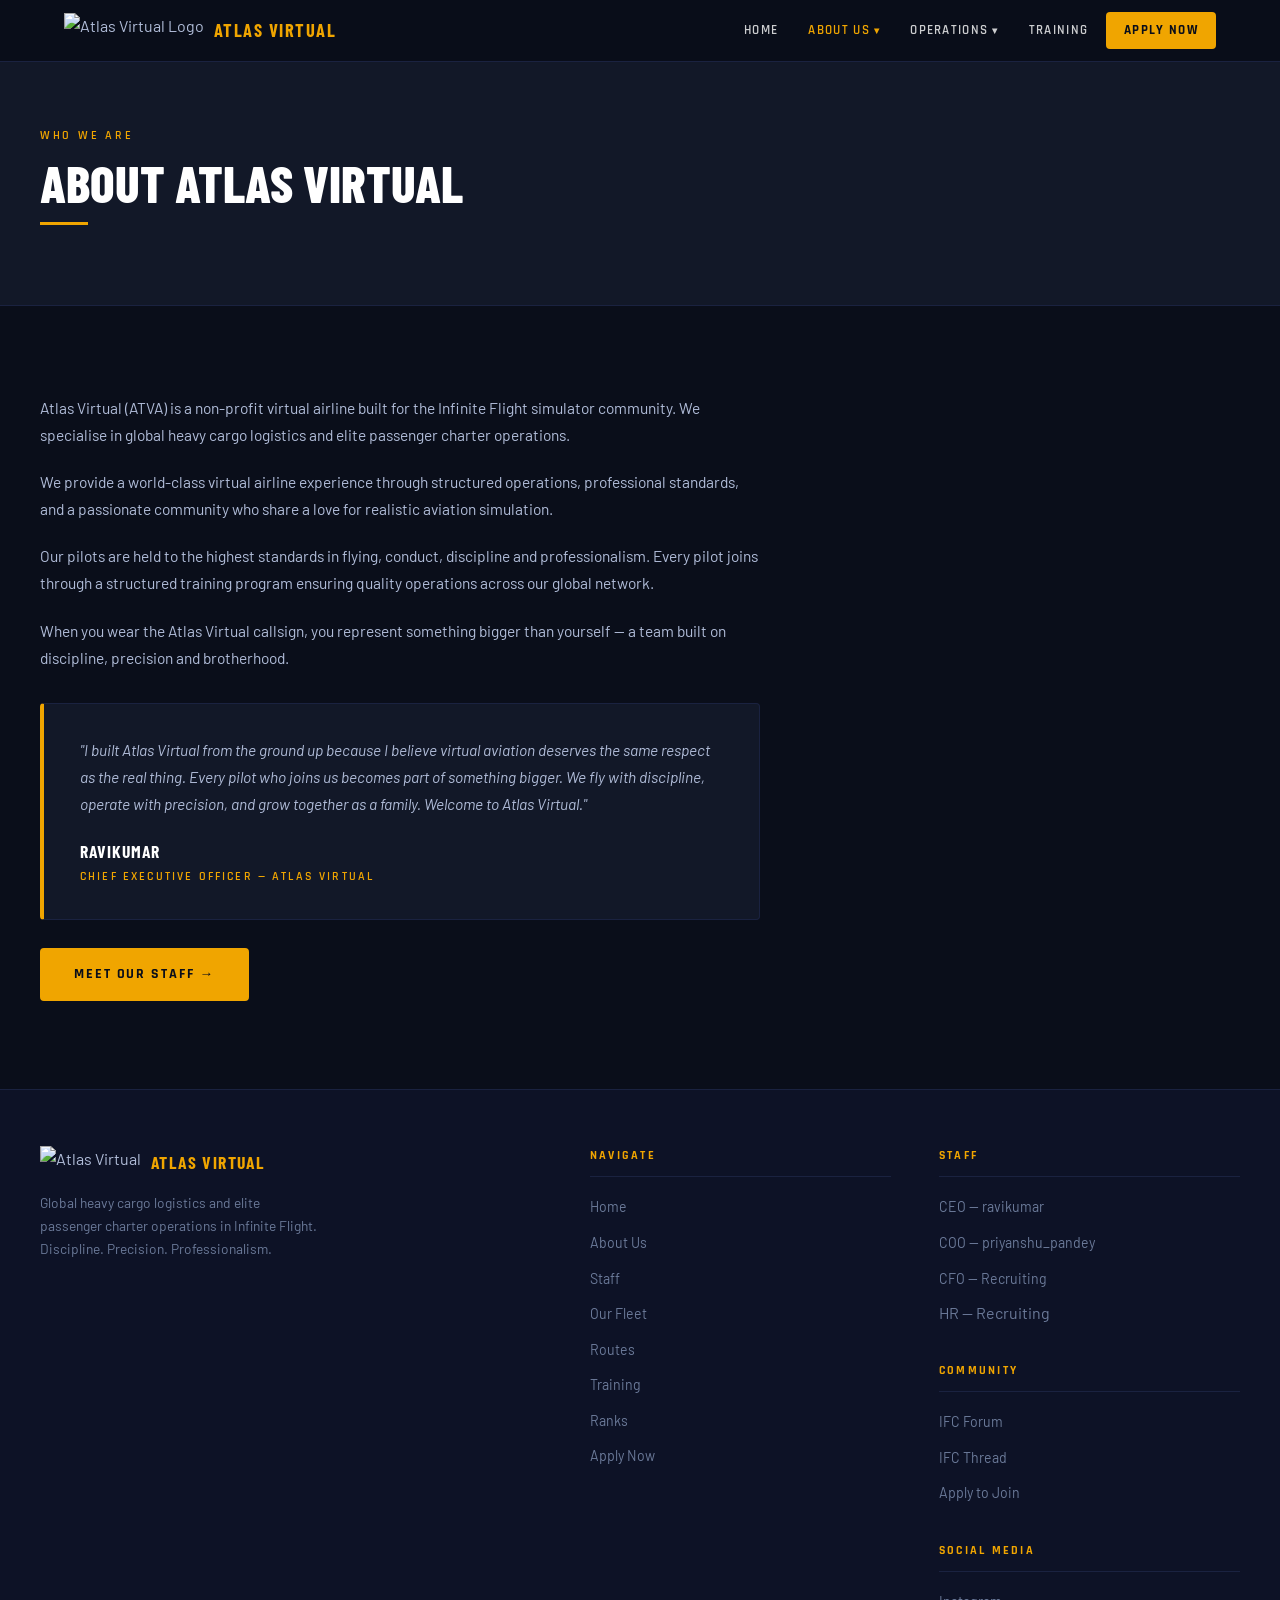
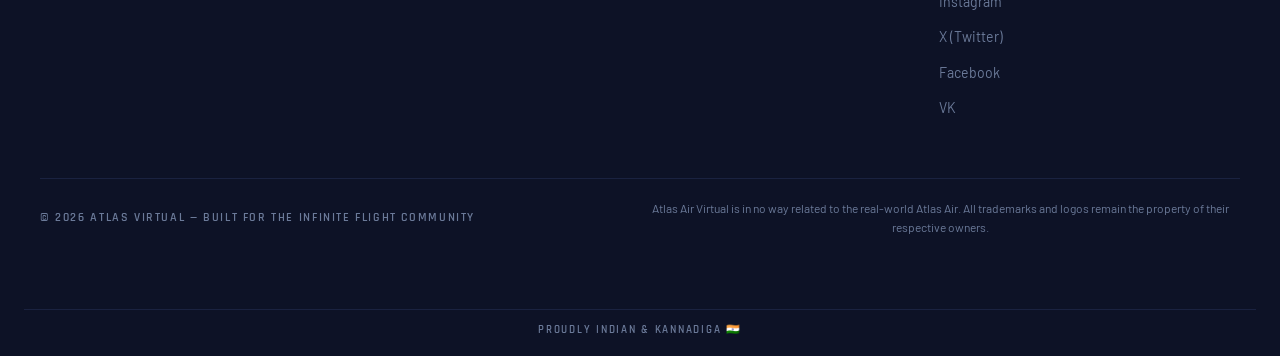
==== about.html @ 07fdd077 "Add files via upload" ====
<!DOCTYPE html>
<html lang="en">
<head>
  <meta charset="UTF-8" />
  <meta name="viewport" content="width=device-width, initial-scale=1.0" />
  <title>About Us — Atlas Virtual</title>
  <meta name="description" content="Learn about Atlas Virtual — our mission, values, and leadership team." />
  <link rel="stylesheet" href="style.css" />
  <link rel="icon" type="image/png" href="https://res.cloudinary.com/dsfwafyc2/image/upload/v1778956332/Picsart_26-05-10_23-40-09-740_dd1xx1.png" />
</head>
<body>

  <!-- ===== NAVBAR ===== -->
  <nav class="navbar">
    <div class="nav-inner">
      <a href="index.html" class="nav-logo">
        <!-- LOGO — replace src URL to change header logo -->
        <img src="https://res.cloudinary.com/dsfwafyc2/image/upload/v1778956332/Picsart_26-05-10_23-40-09-740_dd1xx1.png" alt="Atlas Virtual Logo" />
        <span class="nav-logo-text">Atlas Virtual</span>
      </a>
      <div class="nav-links">
        <a href="index.html">Home</a>
        <div class="nav-dropdown">
          <button class="nav-dd-btn active">About Us <span class="dd-arrow">▾</span></button>
          <div class="nav-dd-menu">
            <a href="about.html" class="active">About Us</a>
            <a href="staff.html">Staff</a>
          </div>
        </div>
        <div class="nav-dropdown">
          <button class="nav-dd-btn">Operations <span class="dd-arrow">▾</span></button>
          <div class="nav-dd-menu">
            <a href="fleet.html">Fleet</a>
            <a href="routes.html">Routes</a>
            <a href="ranks.html">Ranks</a>
          </div>
        </div>
        <a href="training.html">Training</a>
        <a href="apply.html" class="nav-apply">Apply Now</a>
      </div>
      <button class="nav-toggle" id="navToggle" aria-label="Toggle menu">
        <span></span><span></span><span></span>
      </button>
    </div>
  </nav>

  <!-- Mobile Nav -->
  <div class="mobile-nav" id="mobileNav">
    <a href="index.html">Home</a>
    <div class="mob-dd open">
      <button class="mob-dd-toggle">About Us <span class="mob-dd-arrow">▾</span></button>
      <div class="mob-dd-menu">
        <a href="about.html">About Us</a>
        <a href="staff.html">Staff</a>
      </div>
    </div>
    <div class="mob-dd">
      <button class="mob-dd-toggle">Operations <span class="mob-dd-arrow">▾</span></button>
      <div class="mob-dd-menu">
        <a href="fleet.html">Fleet</a>
        <a href="routes.html">Routes</a>
        <a href="ranks.html">Ranks</a>
      </div>
    </div>
    <a href="training.html">Training</a>
    <a href="apply.html" class="mob-apply">Apply Now</a>
  </div>

  <div class="page-wrapper">

    <!-- ===== PAGE HERO ===== -->
    <div class="page-hero">
      <div class="page-hero-inner">
        <p class="section-eyebrow">Who We Are</p>
        <h1 class="section-title">About Atlas Virtual</h1>
        <div class="section-rule"></div>
      </div>
    </div>

    <!-- ===== ABOUT CONTENT ===== -->
    <section class="section">
      <div class="section-inner">
        <div class="about-grid" style="grid-template-columns: 1fr;">
          <!-- About Text + CEO Quote only -->
          <div class="about-body" style="max-width: 720px;">
            <p>Atlas Virtual (ATVA) is a non-profit virtual airline built for the Infinite Flight simulator community. We specialise in global heavy cargo logistics and elite passenger charter operations.</p>
            <p>We provide a world-class virtual airline experience through structured operations, professional standards, and a passionate community who share a love for realistic aviation simulation.</p>
            <p>Our pilots are held to the highest standards in flying, conduct, discipline and professionalism. Every pilot joins through a structured training program ensuring quality operations across our global network.</p>
            <p>When you wear the Atlas Virtual callsign, you represent something bigger than yourself — a team built on discipline, precision and brotherhood.</p>

            <!-- CEO Quote -->
            <div class="ceo-quote" style="margin-top: 32px;">
              <div class="ceo-quote-body">
                <p class="ceo-quote-text">"I built Atlas Virtual from the ground up because I believe virtual aviation deserves the same respect as the real thing. Every pilot who joins us becomes part of something bigger. We fly with discipline, operate with precision, and grow together as a family. Welcome to Atlas Virtual."</p>
                <div class="ceo-quote-name">Ravikumar</div>
                <div class="ceo-quote-title">Chief Executive Officer — Atlas Virtual</div>
              </div>
            </div>

            <div style="margin-top: 28px;">
              <a href="staff.html" class="btn-primary" style="display:inline-block;">Meet Our Staff →</a>
            </div>
          </div>
        </div>
      </div>
    </section>

    <!-- ===== FOOTER ===== -->
    <footer>
      <div class="footer-inner">
        <div class="footer-brand">
          <div class="footer-logo">
            <!-- FOOTER LOGO — replace URL to change footer logo -->
            <img src="https://res.cloudinary.com/dsfwafyc2/image/upload/v1778956332/Picsart_26-05-10_23-40-09-740_dd1xx1.png" alt="Atlas Virtual" />
            <span class="footer-logo-text">Atlas Virtual</span>
          </div>
          <p class="footer-tagline">Global heavy cargo logistics and elite passenger charter operations in Infinite Flight. Discipline. Precision. Professionalism.</p>
        </div>
        <div>
          <div class="footer-col-title">Navigate</div>
          <ul class="footer-links">
            <li><a href="index.html">Home</a></li>
            <li><a href="about.html">About Us</a></li>
            <li><a href="staff.html">Staff</a></li>
            <li><a href="fleet.html">Our Fleet</a></li>
            <li><a href="routes.html">Routes</a></li>
            <li><a href="training.html">Training</a></li>
            <li><a href="ranks.html">Ranks</a></li>
            <li><a href="apply.html">Apply Now</a></li>
          </ul>
        </div>
        <div>
          <div class="footer-col-title">Staff</div>
          <ul class="footer-links">
            <!-- IFC PROFILE LINKS — update href for each person -->
            <li><a href="https://community.infiniteflight.com/u/ravikumar" target="_blank">CEO — ravikumar</a></li>
            <li><a href="https://community.infiniteflight.com/u/priyanshu_pandey" target="_blank">COO — priyanshu_pandey</a></li>
            <!-- CFO IFC LINK — replace # with actual IFC profile URL -->
            <li><a href="#" target="_blank">CFO — Recruiting</a></li>
            <li style="color:var(--text-muted);">HR — Recruiting</li>
          </ul>
          <br/>
          <div class="footer-col-title">Community</div>
          <ul class="footer-links">
            <!-- IFC FORUM LINK — update if URL changes -->
            <li><a href="https://community.infiniteflight.com" target="_blank">IFC Forum</a></li>
            <!-- IFC THREAD LINK — replace # with actual thread URL when available -->
            <li><a href="https://community.infiniteflight.com/t/atlas-virtual-home-of-the-giants-official-thread/1200927" target="_blank">IFC Thread</a></li>
            <li><a href="apply.html">Apply to Join</a></li>
          </ul>
          <br/>
          <div class="footer-col-title">Social Media</div>
          <ul class="footer-links">
            <!-- SOCIAL LINKS — add your URLs in href="" below -->
            <li><a href="https://www.instagram.com/atlas_virtual_airline?igsh=NDQyNnQ5dmxjanBs" target="_blank">Instagram</a></li>
            <li><a href="#" target="_blank">X (Twitter)</a></li>
            <li><a href="#" target="_blank">Facebook</a></li>
            <li><a href="#" target="_blank">VK</a></li>
          </ul>
        </div>
      </div>
      <div class="footer-inner" style="padding-top:0;border-top:none;">
        <div class="footer-bottom" style="border-top:1px solid var(--navy-border);padding-top:20px;width:100%;grid-column:1/-1;">
          <span class="footer-copy">© 2026 Atlas Virtual — Built for the Infinite Flight Community</span>
          <span class="footer-disclaimer">Atlas Air Virtual is in no way related to the real-world Atlas Air. All trademarks and logos remain the property of their respective owners.</span>
        </div>
      </div>
      <!-- PROUDLY LINE — edit text if needed -->
      <div class="footer-pride">Proudly Indian &amp; Kannadiga 🇮🇳</div>
    </footer>

  </div>
  <script src="nav.js"></script>
</body>
</html>
---- style.css ----
/* =============================================
   ATLAS VIRTUAL — GLOBAL STYLESHEET
   ============================================= */

@import url('https://fonts.googleapis.com/css2?family=Barlow+Condensed:wght@400;600;700;800&family=Barlow:wght@300;400;500;600&family=Rajdhani:wght@400;500;600;700&display=swap');

:root {
  --navy: #0a0e1a;
  --navy-mid: #0d1226;
  --navy-light: #121828;
  --navy-card: #0f1520;
  --navy-border: #1a2240;
  --gold: #f0a500;
  --gold-light: #f5c033;
  --gold-dim: #c47f00;
  --white: #ffffff;
  --white-80: rgba(255,255,255,0.8);
  --white-50: rgba(255,255,255,0.5);
  --white-20: rgba(255,255,255,0.2);
  --white-10: rgba(255,255,255,0.1);
  --text-body: #b0bcd8;
  --text-muted: #6b7a99;
  --font-display: 'Barlow Condensed', sans-serif;
  --font-body: 'Barlow', sans-serif;
  --font-accent: 'Rajdhani', sans-serif;
  --radius: 4px;
  --transition: 0.25s ease;
  --shadow: 0 4px 24px rgba(0,0,0,0.4);
  --shadow-gold: 0 0 20px rgba(240,165,0,0.15);
}

/* ---- RESET ---- */
*, *::before, *::after { box-sizing: border-box; margin: 0; padding: 0; }
html { scroll-behavior: smooth; font-size: 16px; }
body {
  background: var(--navy);
  color: var(--text-body);
  font-family: var(--font-body);
  font-weight: 400;
  line-height: 1.6;
  -webkit-font-smoothing: antialiased;
  overflow-x: hidden;
}
img { max-width: 100%; display: block; }
a { text-decoration: none; color: inherit; }
ul { list-style: none; }

/* =============================================
   NAVIGATION
   ============================================= */
.navbar {
  position: fixed;
  top: 0; left: 0; right: 0;
  z-index: 1000;
  background: rgba(10,14,26,0.96);
  backdrop-filter: blur(12px);
  border-bottom: 1px solid var(--navy-border);
  height: 62px;
  display: flex;
  align-items: center;
}

.nav-inner {
  width: 100%;
  max-width: 1200px;
  margin: 0 auto;
  padding: 0 24px;
  display: flex;
  align-items: center;
  justify-content: space-between;
}

.nav-logo {
  display: flex;
  align-items: center;
  gap: 10px;
  text-decoration: none;
}

.nav-logo img {
  height: 36px;
  width: auto;
}

.nav-logo-text {
  font-family: var(--font-display);
  font-size: 1.15rem;
  font-weight: 700;
  color: var(--gold);
  letter-spacing: 0.08em;
  text-transform: uppercase;
}

.nav-links {
  display: flex;
  align-items: center;
  gap: 6px;
}

.nav-links a {
  font-family: var(--font-accent);
  font-size: 0.82rem;
  font-weight: 600;
  letter-spacing: 0.1em;
  text-transform: uppercase;
  color: var(--white-80);
  padding: 8px 12px;
  border-radius: var(--radius);
  transition: color var(--transition), background var(--transition);
}

.nav-links a:hover,
.nav-links a.active {
  color: var(--gold);
}

.nav-links a.nav-apply {
  background: var(--gold);
  color: var(--navy);
  font-weight: 700;
  padding: 8px 18px;
  border-radius: var(--radius);
}

.nav-links a.nav-apply:hover {
  background: var(--gold-light);
  color: var(--navy);
}

/* Hamburger */
.nav-toggle {
  display: none;
  flex-direction: column;
  gap: 5px;
  cursor: pointer;
  padding: 4px;
  background: none;
  border: none;
}
.nav-toggle span {
  display: block;
  width: 24px;
  height: 2px;
  background: var(--white);
  border-radius: 2px;
  transition: all var(--transition);
}

/* Mobile nav */
.mobile-nav {
  display: none;
  position: fixed;
  top: 62px; left: 0; right: 0;
  background: var(--navy-mid);
  border-bottom: 1px solid var(--navy-border);
  padding: 16px 24px 24px;
  z-index: 999;
  flex-direction: column;
  gap: 4px;
}
.mobile-nav.open { display: flex; }
.mobile-nav a {
  font-family: var(--font-accent);
  font-size: 1rem;
  font-weight: 600;
  letter-spacing: 0.08em;
  text-transform: uppercase;
  color: var(--white-80);
  padding: 12px 8px;
  border-bottom: 1px solid var(--navy-border);
  transition: color var(--transition);
}
.mobile-nav a:last-child { border-bottom: none; }
.mobile-nav a:hover { color: var(--gold); }
.mobile-nav a.mob-apply {
  background: var(--gold);
  color: var(--navy);
  font-weight: 700;
  text-align: center;
  border-radius: var(--radius);
  margin-top: 8px;
  border: none;
  padding: 12px;
}

/* =============================================
   PAGE WRAPPER
   ============================================= */
.page-wrapper {
  padding-top: 62px;
}

/* =============================================
   HERO — HOME
   ============================================= */
.hero {
  position: relative;
  height: 100vh;
  min-height: 600px;
  display: flex;
  align-items: center;
  justify-content: center;
  text-align: center;
  overflow: hidden;
}

.hero-bg {
  position: absolute;
  inset: 0;
  background-image: url('https://res.cloudinary.com/dsfwafyc2/image/upload/v1779014897/Screenshot_20260509_221234_com.fds.infiniteflight_ewqhzv.jpg');
  background-size: cover;
  background-position: center;
  transform: scale(1.04);
  animation: heroZoom 18s ease-in-out infinite alternate;
}

@keyframes heroZoom {
  from { transform: scale(1.04); }
  to   { transform: scale(1.10); }
}

.hero-overlay {
  position: absolute;
  inset: 0;
  background: linear-gradient(
    to bottom,
    rgba(10,14,26,0.45) 0%,
    rgba(10,14,26,0.72) 60%,
    rgba(10,14,26,0.97) 100%
  );
}

.hero-content {
  position: relative;
  z-index: 2;
  max-width: 720px;
  padding: 0 24px;
  animation: fadeUp 1s ease both;
}

@keyframes fadeUp {
  from { opacity: 0; transform: translateY(28px); }
  to   { opacity: 1; transform: translateY(0); }
}

.hero-eyebrow {
  font-family: var(--font-accent);
  font-size: 0.85rem;
  font-weight: 600;
  letter-spacing: 0.22em;
  text-transform: uppercase;
  color: var(--gold);
  margin-bottom: 16px;
}

.hero-title {
  font-family: var(--font-display);
  font-size: clamp(4rem, 10vw, 7rem);
  font-weight: 800;
  line-height: 0.92;
  text-transform: uppercase;
  letter-spacing: -0.01em;
  color: var(--white);
  margin-bottom: 6px;
}

.hero-title span {
  color: var(--gold);
  display: block;
}

.hero-sub {
  font-family: var(--font-accent);
  font-size: 1rem;
  font-weight: 600;
  letter-spacing: 0.28em;
  text-transform: uppercase;
  color: var(--gold);
  margin-bottom: 20px;
}

.hero-desc {
  font-size: 0.97rem;
  color: var(--white-80);
  max-width: 480px;
  margin: 0 auto 36px;
  line-height: 1.65;
}

.hero-actions {
  display: flex;
  gap: 14px;
  justify-content: center;
  flex-wrap: wrap;
}

.btn-primary {
  font-family: var(--font-accent);
  font-size: 0.85rem;
  font-weight: 700;
  letter-spacing: 0.14em;
  text-transform: uppercase;
  background: var(--gold);
  color: var(--navy);
  padding: 14px 32px;
  border-radius: var(--radius);
  border: 2px solid var(--gold);
  cursor: pointer;
  transition: background var(--transition), color var(--transition), transform var(--transition);
  display: inline-block;
}
.btn-primary:hover {
  background: var(--gold-light);
  border-color: var(--gold-light);
  transform: translateY(-2px);
}

.btn-outline {
  font-family: var(--font-accent);
  font-size: 0.85rem;
  font-weight: 700;
  letter-spacing: 0.14em;
  text-transform: uppercase;
  background: transparent;
  color: var(--white);
  padding: 14px 32px;
  border-radius: var(--radius);
  border: 2px solid rgba(255,255,255,0.4);
  cursor: pointer;
  transition: border-color var(--transition), color var(--transition), transform var(--transition);
  display: inline-block;
}
.btn-outline:hover {
  border-color: var(--gold);
  color: var(--gold);
  transform: translateY(-2px);
}

/* Scroll cue */
.hero-scroll {
  position: absolute;
  bottom: 28px;
  left: 50%;
  transform: translateX(-50%);
  z-index: 2;
  color: var(--white-50);
  font-size: 1.2rem;
  animation: bounce 2s ease infinite;
}
@keyframes bounce {
  0%,100% { transform: translateX(-50%) translateY(0); }
  50% { transform: translateX(-50%) translateY(8px); }
}

/* =============================================
   STATS BAR
   ============================================= */
.stats-bar {
  background: var(--navy-light);
  border-top: 1px solid var(--navy-border);
  border-bottom: 1px solid var(--navy-border);
}
.stats-bar-inner {
  max-width: 1200px;
  margin: 0 auto;
  display: grid;
  grid-template-columns: repeat(4, 1fr);
}
.stat-item {
  padding: 28px 20px;
  text-align: center;
  border-right: 1px solid var(--navy-border);
}
.stat-item:last-child { border-right: none; }
.stat-num {
  font-family: var(--font-display);
  font-size: 2.4rem;
  font-weight: 800;
  color: var(--gold);
  line-height: 1;
  margin-bottom: 6px;
}
.stat-label {
  font-family: var(--font-accent);
  font-size: 0.72rem;
  font-weight: 600;
  letter-spacing: 0.16em;
  text-transform: uppercase;
  color: var(--white-50);
}

/* =============================================
   VA STATISTICS — HOME
   ============================================= */
.va-stats {
  padding: 80px 24px;
  max-width: 1200px;
  margin: 0 auto;
  text-align: center;
}
.va-stats-cards {
  display: grid;
  grid-template-columns: repeat(3, 1fr);
  gap: 20px;
  margin-top: 48px;
}
.va-stat-card {
  background: var(--navy-light);
  border: 1px solid var(--navy-border);
  border-radius: var(--radius);
  padding: 36px 24px;
  position: relative;
  overflow: hidden;
  transition: border-color var(--transition), transform var(--transition);
}
.va-stat-card:hover {
  border-color: var(--gold-dim);
  transform: translateY(-4px);
}
.va-stat-card::before {
  content: '';
  position: absolute;
  top: 0; left: 0; right: 0;
  height: 3px;
  background: var(--gold);
}
.va-stat-icon { font-size: 2.2rem; margin-bottom: 12px; }
.va-stat-num {
  font-family: var(--font-display);
  font-size: 3rem;
  font-weight: 800;
  color: var(--gold);
  line-height: 1;
  margin-bottom: 8px;
}
.va-stat-name {
  font-family: var(--font-accent);
  font-size: 0.78rem;
  font-weight: 700;
  letter-spacing: 0.18em;
  text-transform: uppercase;
  color: var(--gold);
  margin-bottom: 4px;
}
.va-stat-desc {
  font-size: 0.84rem;
  color: var(--text-muted);
}
.updated-note {
  margin-top: 28px;
  font-size: 0.78rem;
  color: var(--text-muted);
  display: flex;
  align-items: center;
  justify-content: center;
  gap: 6px;
  background: var(--navy-light);
  border: 1px solid var(--navy-border);
  padding: 10px 20px;
  border-radius: 20px;
  display: inline-flex;
}

/* =============================================
   SECTION UTILITIES
   ============================================= */
.section {
  padding: 88px 24px;
}
.section-inner {
  max-width: 1200px;
  margin: 0 auto;
}
.section-eyebrow {
  font-family: var(--font-accent);
  font-size: 0.78rem;
  font-weight: 600;
  letter-spacing: 0.22em;
  text-transform: uppercase;
  color: var(--gold);
  margin-bottom: 10px;
}
.section-title {
  font-family: var(--font-display);
  font-size: clamp(2.2rem, 5vw, 3.2rem);
  font-weight: 800;
  text-transform: uppercase;
  color: var(--white);
  line-height: 1.05;
  margin-bottom: 12px;
}
.section-rule {
  width: 48px;
  height: 3px;
  background: var(--gold);
  margin-bottom: 32px;
}
.section-desc {
  font-size: 0.97rem;
  color: var(--text-body);
  max-width: 580px;
  line-height: 1.7;
}

/* =============================================
   MISSION SECTION — HOME / ABOUT
   ============================================= */
.mission-grid {
  display: grid;
  grid-template-columns: 1fr 1fr;
  gap: 64px;
  align-items: center;
  margin-top: 0;
}
.mission-text { }
.mission-text p {
  font-size: 0.97rem;
  color: var(--text-body);
  line-height: 1.75;
  margin-bottom: 20px;
}
.mission-values {
  display: grid;
  grid-template-columns: 1fr 1fr;
  gap: 12px;
  margin-top: 28px;
}
.value-card {
  background: var(--navy-light);
  border: 1px solid var(--navy-border);
  border-left: 3px solid var(--gold);
  padding: 16px 18px;
  border-radius: var(--radius);
}
.value-title {
  font-family: var(--font-accent);
  font-size: 0.8rem;
  font-weight: 700;
  letter-spacing: 0.12em;
  text-transform: uppercase;
  color: var(--gold);
  margin-bottom: 4px;
}
.value-desc {
  font-size: 0.83rem;
  color: var(--text-muted);
  line-height: 1.5;
}
.mission-image {
  border-radius: var(--radius);
  overflow: hidden;
  position: relative;
}
.mission-image img {
  width: 100%;
  height: 420px;
  object-fit: cover;
  border-radius: var(--radius);
  display: block;
}
.mission-image::after {
  content: '';
  position: absolute;
  inset: 0;
  border: 1px solid var(--navy-border);
  border-radius: var(--radius);
  pointer-events: none;
}

/* CEO Quote */
.ceo-quote {
  background: var(--navy-light);
  border: 1px solid var(--navy-border);
  border-left: 4px solid var(--gold);
  border-radius: var(--radius);
  padding: 32px 36px;
  margin-top: 56px;
  display: flex;
  gap: 24px;
  align-items: flex-start;
}
.ceo-quote-logo {
  width: 48px;
  height: 48px;
  flex-shrink: 0;
  object-fit: contain;
}
.ceo-quote-body { }
.ceo-quote-text {
  font-size: 0.95rem;
  font-style: italic;
  color: var(--white-80);
  line-height: 1.7;
  margin-bottom: 16px;
}
.ceo-quote-name {
  font-family: var(--font-display);
  font-size: 1.1rem;
  font-weight: 700;
  text-transform: uppercase;
  color: var(--white);
  letter-spacing: 0.06em;
}
.ceo-quote-title {
  font-family: var(--font-accent);
  font-size: 0.75rem;
  font-weight: 600;
  letter-spacing: 0.18em;
  text-transform: uppercase;
  color: var(--gold);
  margin-top: 2px;
}

/* =============================================
   FLEET PAGE
   ============================================= */
.fleet-grid {
  display: grid;
  grid-template-columns: repeat(2, 1fr);
  gap: 24px;
  margin-top: 48px;
}
.fleet-card {
  background: var(--navy-light);
  border: 1px solid var(--navy-border);
  border-radius: var(--radius);
  overflow: hidden;
  transition: border-color var(--transition), transform var(--transition), box-shadow var(--transition);
}
.fleet-card:hover {
  border-color: var(--gold-dim);
  transform: translateY(-4px);
  box-shadow: var(--shadow-gold);
}
.fleet-card-img {
  width: 100%;
  height: 240px;
  object-fit: cover;
  display: block;
}
.fleet-card-body { padding: 24px; }
.fleet-card-name {
  font-family: var(--font-display);
  font-size: 1.6rem;
  font-weight: 800;
  text-transform: uppercase;
  color: var(--white);
  letter-spacing: 0.04em;
}
.fleet-card-role {
  font-family: var(--font-accent);
  font-size: 0.75rem;
  font-weight: 700;
  letter-spacing: 0.16em;
  text-transform: uppercase;
  color: var(--gold);
  margin-bottom: 10px;
  margin-top: 2px;
}
.fleet-card-desc {
  font-size: 0.88rem;
  color: var(--text-body);
  line-height: 1.65;
  margin-bottom: 16px;
}
.fleet-tags {
  display: flex;
  flex-wrap: wrap;
  gap: 8px;
}
.fleet-tag {
  font-family: var(--font-accent);
  font-size: 0.7rem;
  font-weight: 600;
  letter-spacing: 0.1em;
  text-transform: uppercase;
  color: var(--white-80);
  background: var(--navy-border);
  padding: 4px 10px;
  border-radius: 2px;
  border: 1px solid var(--navy-border);
}

/* =============================================
   ROUTES PAGE
   ============================================= */
.route-stats {
  display: grid;
  grid-template-columns: repeat(4, 1fr);
  gap: 16px;
  margin: 36px 0 48px;
}
.route-stat {
  background: var(--navy-light);
  border: 1px solid var(--navy-border);
  padding: 22px 18px;
  border-radius: var(--radius);
  text-align: center;
}
.route-stat-num {
  font-family: var(--font-display);
  font-size: 2rem;
  font-weight: 800;
  color: var(--gold);
}
.route-stat-label {
  font-family: var(--font-accent);
  font-size: 0.72rem;
  font-weight: 600;
  letter-spacing: 0.14em;
  text-transform: uppercase;
  color: var(--white-50);
  margin-top: 4px;
}

/* Interactive Map */
.map-container {
  border: 1px solid var(--navy-border);
  border-radius: var(--radius);
  overflow: hidden;
  margin-bottom: 56px;
  background: var(--navy-light);
  position: relative;
}
.map-container iframe {
  width: 100%;
  height: 540px;
  border: none;
  display: block;
}
.map-label {
  position: absolute;
  top: 12px;
  left: 12px;
  background: rgba(10,14,26,0.9);
  border: 1px solid var(--navy-border);
  padding: 6px 14px;
  border-radius: 3px;
  font-family: var(--font-accent);
  font-size: 0.72rem;
  font-weight: 700;
  letter-spacing: 0.14em;
  text-transform: uppercase;
  color: var(--gold);
  z-index: 10;
}

/* Network table */
.network-title {
  font-family: var(--font-display);
  font-size: 1.5rem;
  font-weight: 800;
  text-transform: uppercase;
  color: var(--gold);
  letter-spacing: 0.06em;
  margin-bottom: 16px;
}
.network-table {
  width: 100%;
  border-collapse: collapse;
  font-size: 0.88rem;
}
.network-table th {
  font-family: var(--font-accent);
  font-size: 0.72rem;
  font-weight: 700;
  letter-spacing: 0.16em;
  text-transform: uppercase;
  color: var(--gold);
  background: var(--navy-light);
  border-bottom: 2px solid var(--gold-dim);
  padding: 13px 16px;
  text-align: left;
}
.network-table td {
  padding: 13px 16px;
  border-bottom: 1px solid var(--navy-border);
  color: var(--text-body);
  vertical-align: middle;
}
.network-table tr:hover td { background: var(--navy-light); }
.icao-code {
  font-family: var(--font-display);
  font-size: 1rem;
  font-weight: 700;
  color: var(--gold);
  letter-spacing: 0.05em;
}
.location-name {
  font-weight: 600;
  color: var(--white-80);
}

/* Hubs Section (Routes page) */
.hubs-tabs {
  display: flex;
  gap: 0;
  margin-bottom: 28px;
  border: 1px solid var(--navy-border);
  border-radius: var(--radius);
  overflow: hidden;
  width: fit-content;
}
.hub-tab {
  font-family: var(--font-accent);
  font-size: 0.78rem;
  font-weight: 700;
  letter-spacing: 0.12em;
  text-transform: uppercase;
  color: var(--white-50);
  padding: 10px 20px;
  background: transparent;
  border: none;
  cursor: pointer;
  transition: background var(--transition), color var(--transition);
}
.hub-tab.active {
  background: var(--gold);
  color: var(--navy);
}
.hubs-grid {
  display: grid;
  grid-template-columns: repeat(4, 1fr);
  gap: 20px;
  margin-bottom: 20px;
}
.hubs-grid-extra {
  grid-template-columns: repeat(5, 1fr);
}
.hub-card {
  background: var(--navy-light);
  border: 1px solid var(--navy-border);
  border-radius: var(--radius);
  overflow: hidden;
  transition: border-color var(--transition), transform var(--transition);
}
.hub-card:hover {
  border-color: var(--gold-dim);
  transform: translateY(-4px);
}
.hub-card-img {
  width: 100%;
  height: 130px;
  object-fit: cover;
  display: block;
}
.hub-card-body { padding: 14px 16px; }
.hub-icao {
  font-family: var(--font-display);
  font-size: 1.4rem;
  font-weight: 800;
  text-transform: uppercase;
  color: var(--white);
  letter-spacing: 0.04em;
}
.hub-location {
  font-family: var(--font-accent);
  font-size: 0.72rem;
  font-weight: 600;
  letter-spacing: 0.1em;
  text-transform: uppercase;
  color: var(--gold);
  margin-bottom: 2px;
}
.hub-role {
  font-size: 0.76rem;
  color: var(--text-muted);
  text-transform: uppercase;
  letter-spacing: 0.06em;
  font-family: var(--font-accent);
  font-size: 0.7rem;
}

/* =============================================
   ABOUT PAGE
   ============================================= */
.about-grid {
  display: grid;
  grid-template-columns: 1fr 1fr;
  gap: 60px;
  align-items: start;
  margin-top: 0;
}
.about-body p {
  font-size: 0.97rem;
  color: var(--text-body);
  line-height: 1.75;
  margin-bottom: 20px;
}
.staff-grid {
  display: grid;
  grid-template-columns: 1fr 1fr;
  gap: 16px;
}
.staff-card {
  background: var(--navy-light);
  border: 1px solid var(--navy-border);
  border-radius: var(--radius);
  padding: 24px;
  transition: border-color var(--transition);
}
.staff-card:hover { border-color: var(--gold-dim); }
.staff-role {
  font-family: var(--font-accent);
  font-size: 0.72rem;
  font-weight: 700;
  letter-spacing: 0.16em;
  text-transform: uppercase;
  color: var(--gold);
  margin-bottom: 8px;
  border-bottom: 1px solid var(--navy-border);
  padding-bottom: 8px;
}
.staff-name {
  font-family: var(--font-display);
  font-size: 1.3rem;
  font-weight: 800;
  text-transform: uppercase;
  color: var(--white);
  letter-spacing: 0.04em;
  margin-bottom: 8px;
}
.staff-desc {
  font-size: 0.83rem;
  color: var(--text-muted);
  line-height: 1.55;
  margin-bottom: 14px;
}
.staff-link {
  font-family: var(--font-accent);
  font-size: 0.75rem;
  font-weight: 600;
  letter-spacing: 0.1em;
  text-transform: uppercase;
  color: var(--gold);
  display: inline-flex;
  align-items: center;
  gap: 6px;
  transition: gap var(--transition);
}
.staff-link:hover { gap: 10px; }
.staff-recruiting {
  font-family: var(--font-accent);
  font-size: 0.72rem;
  font-weight: 700;
  letter-spacing: 0.14em;
  text-transform: uppercase;
  color: var(--gold-dim);
  background: rgba(240,165,0,0.08);
  padding: 4px 10px;
  border-radius: 2px;
  display: inline-block;
}

/* =============================================
   TRAINING PAGE
   ============================================= */
.training-notice {
  background: var(--navy-light);
  border: 1px solid var(--navy-border);
  border-left: 4px solid var(--gold);
  padding: 20px 24px;
  border-radius: var(--radius);
  font-size: 0.93rem;
  color: var(--white-80);
  line-height: 1.65;
  margin-bottom: 48px;
}
.training-stages {
  display: grid;
  grid-template-columns: repeat(3, 1fr);
  gap: 20px;
  margin-bottom: 56px;
}
.stage-card {
  background: var(--navy-light);
  border: 1px solid var(--navy-border);
  border-radius: var(--radius);
  padding: 32px 24px;
  text-align: center;
  position: relative;
  overflow: hidden;
  transition: border-color var(--transition), transform var(--transition);
}
.stage-card:hover {
  border-color: var(--gold-dim);
  transform: translateY(-4px);
}
.stage-num {
  position: absolute;
  top: 16px;
  right: 20px;
  font-family: var(--font-display);
  font-size: 4rem;
  font-weight: 800;
  color: rgba(240,165,0,0.07);
  line-height: 1;
}
.stage-icon { font-size: 2.5rem; margin-bottom: 16px; }
.stage-label {
  font-family: var(--font-display);
  font-size: 1.3rem;
  font-weight: 800;
  text-transform: uppercase;
  color: var(--white);
  letter-spacing: 0.05em;
  margin-bottom: 4px;
}
.stage-subtitle {
  font-family: var(--font-accent);
  font-size: 0.72rem;
  font-weight: 700;
  letter-spacing: 0.14em;
  text-transform: uppercase;
  color: var(--gold);
  margin-bottom: 14px;
}
.stage-desc {
  font-size: 0.85rem;
  color: var(--text-muted);
  line-height: 1.6;
}

/* Steps */
.steps-row {
  display: grid;
  grid-template-columns: repeat(5, 1fr);
  gap: 0;
  margin-top: 16px;
}
.step-item {
  display: flex;
  align-items: center;
  position: relative;
}
.step-box {
  background: var(--navy-light);
  border: 1px solid var(--navy-border);
  padding: 16px 14px;
  border-radius: var(--radius);
  text-align: center;
  flex: 1;
}
.step-num {
  font-family: var(--font-accent);
  font-size: 0.65rem;
  font-weight: 700;
  letter-spacing: 0.14em;
  text-transform: uppercase;
  color: var(--gold-dim);
  margin-bottom: 4px;
}
.step-label {
  font-family: var(--font-accent);
  font-size: 0.8rem;
  font-weight: 700;
  color: var(--white-80);
}
.step-arrow {
  color: var(--gold);
  font-size: 1.2rem;
  margin: 0 4px;
  flex-shrink: 0;
}

/* =============================================
   RANKS PAGE
   ============================================= */
.trainee-rank {
  background: linear-gradient(135deg, rgba(240,165,0,0.08), rgba(240,165,0,0.03));
  border: 1px solid var(--gold-dim);
  border-radius: var(--radius);
  padding: 28px 32px;
  display: flex;
  gap: 20px;
  align-items: flex-start;
  margin-bottom: 48px;
}
.trainee-icon { font-size: 2.5rem; }
.trainee-body { }
.trainee-rank-name {
  font-family: var(--font-display);
  font-size: 1.5rem;
  font-weight: 800;
  text-transform: uppercase;
  color: var(--gold);
  letter-spacing: 0.05em;
}
.trainee-awarded {
  font-family: var(--font-accent);
  font-size: 0.72rem;
  font-weight: 700;
  letter-spacing: 0.16em;
  text-transform: uppercase;
  color: var(--gold-dim);
  margin-bottom: 10px;
}
.trainee-desc {
  font-size: 0.9rem;
  color: var(--text-body);
  line-height: 1.65;
}

.ranks-columns {
  display: grid;
  grid-template-columns: repeat(3, 1fr);
  gap: 20px;
  margin-bottom: 32px;
}
.rank-column {
  background: var(--navy-light);
  border: 1px solid var(--navy-border);
  border-radius: var(--radius);
  overflow: hidden;
}
.rank-col-header {
  padding: 18px 20px;
  border-bottom: 1px solid var(--navy-border);
}
.rank-col-title {
  font-family: var(--font-display);
  font-size: 1.2rem;
  font-weight: 800;
  text-transform: uppercase;
  color: var(--white);
  letter-spacing: 0.05em;
}
.rank-col-sub {
  font-family: var(--font-accent);
  font-size: 0.68rem;
  font-weight: 700;
  letter-spacing: 0.16em;
  text-transform: uppercase;
  color: var(--gold);
  margin-top: 2px;
}
.rank-list { padding: 8px 0; }
.rank-item {
  display: flex;
  align-items: center;
  gap: 14px;
  padding: 14px 20px;
  border-bottom: 1px solid var(--navy-border);
}
.rank-item:last-child { border-bottom: none; }
.rank-emoji { font-size: 1.4rem; }
.rank-name {
  font-family: var(--font-accent);
  font-size: 0.95rem;
  font-weight: 700;
  color: var(--white-80);
}
.rank-desc {
  font-size: 0.78rem;
  color: var(--text-muted);
}

.ranks-note {
  background: var(--navy-light);
  border: 1px solid var(--navy-border);
  border-radius: var(--radius);
  padding: 18px 24px;
  font-size: 0.85rem;
  color: var(--text-muted);
  line-height: 1.6;
  display: flex;
  gap: 10px;
  align-items: flex-start;
}

/* =============================================
   APPLY PAGE
   ============================================= */
.apply-hero {
  padding: 72px 24px 56px;
  text-align: center;
  max-width: 720px;
  margin: 0 auto;
}
.apply-content {
  max-width: 1200px;
  margin: 0 auto;
  padding: 0 24px 88px;
  display: grid;
  grid-template-columns: 1fr 1fr;
  gap: 32px;
}
.apply-card {
  background: var(--navy-light);
  border: 1px solid var(--navy-border);
  border-radius: var(--radius);
  padding: 32px;
}
.apply-card-title {
  font-family: var(--font-display);
  font-size: 1.3rem;
  font-weight: 800;
  text-transform: uppercase;
  color: var(--gold);
  letter-spacing: 0.06em;
  margin-bottom: 20px;
  padding-bottom: 14px;
  border-bottom: 1px solid var(--navy-border);
}
.req-list { list-style: none; }
.req-item {
  display: flex;
  gap: 16px;
  padding: 12px 0;
  border-bottom: 1px solid var(--navy-border);
  font-size: 0.9rem;
  color: var(--text-body);
  line-height: 1.55;
}
.req-item:last-child { border-bottom: none; }
.req-num {
  font-family: var(--font-display);
  font-size: 1rem;
  font-weight: 800;
  color: var(--gold);
  flex-shrink: 0;
  width: 20px;
}
.next-list { list-style: none; }
.next-item {
  display: flex;
  align-items: flex-start;
  gap: 12px;
  padding: 11px 0;
  border-bottom: 1px solid var(--navy-border);
  font-size: 0.88rem;
  color: var(--text-body);
}
.next-item:last-child { border-bottom: none; }
.next-arrow { color: var(--gold); font-size: 0.9rem; flex-shrink: 0; margin-top: 2px; }
.important-note {
  font-size: 0.88rem;
  color: var(--text-body);
  line-height: 1.65;
}
.important-note strong { color: var(--white); }

.apply-cta {
  max-width: 600px;
  margin: 0 auto;
  padding: 0 24px 88px;
  text-align: center;
}
.apply-cta-box {
  background: var(--navy-light);
  border: 1px solid var(--navy-border);
  border-radius: var(--radius);
  padding: 48px 36px;
}
.apply-cta-title {
  font-family: var(--font-display);
  font-size: 2.4rem;
  font-weight: 800;
  text-transform: uppercase;
  color: var(--gold);
  letter-spacing: 0.04em;
  margin-bottom: 8px;
}
.apply-cta-desc {
  font-size: 0.95rem;
  color: var(--text-body);
  margin-bottom: 32px;
  line-height: 1.6;
}
.apply-steps {
  margin-bottom: 32px;
  text-align: left;
}
.apply-step {
  display: flex;
  gap: 16px;
  align-items: center;
  padding: 14px 0;
  border-bottom: 1px solid var(--navy-border);
}
.apply-step:last-child { border-bottom: none; }
.apply-step-num {
  font-family: var(--font-display);
  font-size: 1.5rem;
  font-weight: 800;
  color: var(--gold-dim);
  flex-shrink: 0;
  width: 36px;
}
.apply-step-text {
  font-family: var(--font-accent);
  font-size: 0.9rem;
  font-weight: 600;
  color: var(--white-80);
}
.apply-warning {
  font-size: 0.78rem;
  color: var(--text-muted);
  margin-top: 16px;
  display: flex;
  align-items: center;
  justify-content: center;
  gap: 6px;
}

/* =============================================
   CTA STRIP
   ============================================= */
.cta-strip {
  background: var(--navy-light);
  border-top: 1px solid var(--navy-border);
  border-bottom: 1px solid var(--navy-border);
  padding: 72px 24px;
  text-align: center;
}
.cta-strip-title {
  font-family: var(--font-display);
  font-size: clamp(1.8rem, 4vw, 2.8rem);
  font-weight: 800;
  text-transform: uppercase;
  color: var(--white);
  letter-spacing: 0.03em;
  margin-bottom: 10px;
}
.cta-strip-desc {
  font-size: 0.95rem;
  color: var(--text-body);
  margin-bottom: 28px;
}

/* =============================================
   FOOTER
   ============================================= */
footer {
  background: var(--navy-mid);
  border-top: 1px solid var(--navy-border);
  padding: 56px 24px 0;
}
.footer-inner {
  max-width: 1200px;
  margin: 0 auto;
  display: grid;
  grid-template-columns: 2fr 1.2fr 1.2fr;
  gap: 48px;
  padding-bottom: 48px;
}
.footer-brand { }
.footer-logo {
  display: flex;
  align-items: center;
  gap: 10px;
  margin-bottom: 14px;
}
.footer-logo img { height: 32px; width: auto; }
.footer-logo-text {
  font-family: var(--font-display);
  font-size: 1.1rem;
  font-weight: 700;
  color: var(--gold);
  letter-spacing: 0.08em;
  text-transform: uppercase;
}
.footer-tagline {
  font-size: 0.86rem;
  color: var(--text-muted);
  line-height: 1.65;
  max-width: 280px;
}
.footer-col-title {
  font-family: var(--font-accent);
  font-size: 0.78rem;
  font-weight: 700;
  letter-spacing: 0.18em;
  text-transform: uppercase;
  color: var(--gold);
  margin-bottom: 16px;
  padding-bottom: 10px;
  border-bottom: 1px solid var(--navy-border);
}
.footer-links { list-style: none; }
.footer-links li { margin-bottom: 10px; }
.footer-links a {
  font-size: 0.88rem;
  color: var(--text-muted);
  transition: color var(--transition);
}
.footer-links a:hover { color: var(--gold); }
.footer-bottom {
  border-top: 1px solid var(--navy-border);
  padding: 20px 0;
  display: flex;
  justify-content: space-between;
  align-items: center;
  flex-wrap: wrap;
  gap: 12px;
}
.footer-copy {
  font-family: var(--font-accent);
  font-size: 0.72rem;
  font-weight: 600;
  letter-spacing: 0.14em;
  text-transform: uppercase;
  color: var(--text-muted);
}
.footer-disclaimer {
  font-size: 0.75rem;
  color: var(--text-muted);
  text-align: center;
  max-width: 600px;
}

/* =============================================
   PAGE HERO (inner pages)
   ============================================= */
.page-hero {
  padding: 64px 24px 48px;
  background: var(--navy-light);
  border-bottom: 1px solid var(--navy-border);
}
.page-hero-inner {
  max-width: 1200px;
  margin: 0 auto;
}

/* Footer pride line — very bottom of every page */
.footer-pride {
  text-align: center;
  font-family: var(--font-accent);
  font-size: 0.68rem;
  font-weight: 600;
  letter-spacing: 0.16em;
  text-transform: uppercase;
  color: var(--text-muted);
  padding: 12px 24px 16px;
  border-top: 1px solid var(--navy-border);
  margin-top: 4px;
}

/* Mission image — prevent nose crop */
.mission-image img {
  object-fit: cover;
  object-position: center top !important;
}

/* Rank epaulette image */
.rank-epaulette {
  width: 48px;
  height: 48px;
  object-fit: contain;
  border-radius: 4px;
  flex-shrink: 0;
}

/* New rank table layout */
.rank-table-section {
  margin-bottom: 40px;
}
.rank-table-header {
  display: flex;
  align-items: center;
  gap: 12px;
  margin-bottom: 16px;
  padding-bottom: 10px;
  border-bottom: 2px solid var(--gold-dim);
}
.rank-table-title {
  font-family: var(--font-display);
  font-size: 1.2rem;
  font-weight: 800;
  text-transform: uppercase;
  color: var(--white);
  letter-spacing: 0.05em;
}
.rank-table-sub {
  font-family: var(--font-accent);
  font-size: 0.7rem;
  font-weight: 700;
  letter-spacing: 0.14em;
  text-transform: uppercase;
  color: var(--gold);
  margin-left: auto;
}
.rank-row {
  display: flex;
  align-items: center;
  gap: 20px;
  padding: 14px 18px;
  border-bottom: 1px solid var(--navy-border);
  background: var(--navy-light);
  border-radius: 3px;
  margin-bottom: 6px;
  transition: border-color var(--transition), transform var(--transition);
}
.rank-row:hover {
  border-color: var(--gold-dim);
  transform: translateX(3px);
}
.rank-row-hours {
  font-family: var(--font-display);
  font-size: 0.85rem;
  font-weight: 700;
  color: var(--gold);
  letter-spacing: 0.05em;
  min-width: 70px;
  text-align: right;
  flex-shrink: 0;
}
.rank-row-info { flex: 1; }
.rank-row-name {
  font-family: var(--font-accent);
  font-size: 1rem;
  font-weight: 700;
  color: var(--white-80);
}
.rank-row-desc {
  font-size: 0.78rem;
  color: var(--text-muted);
  margin-top: 1px;
}

/* Staff mobile vertical order — use natural HTML order, no CSS order needed */
.staff-grid-ordered {
  display: grid;
  grid-template-columns: 1fr 1fr;
  gap: 16px;
}
@media (max-width: 768px) {
  .staff-grid-ordered {
    grid-template-columns: 1fr !important;
    /* Cards stack in exact HTML order — CEO, COO, CFO, HR, then slots 1-10 */
    /* Do NOT use CSS order: property here as it breaks extra slots */
  }
  /* Remove any lingering order overrides */
  .staff-card-ceo,
  .staff-card-coo,
  .staff-card-cfo,
  .staff-card-hr { order: unset !important; }
}

/* Trainee rank — centered icon above text */
.trainee-rank--centered {
  flex-direction: column;
  align-items: center;
  text-align: center;
  padding: 32px 40px;
  max-width: 680px;
  margin: 0 auto 48px;
}
.trainee-icon--top {
  font-size: 2.8rem;
  margin-bottom: 14px;
}
.trainee-rank--centered .trainee-rank-name {
  font-size: 1.3rem;
}
.trainee-rank--centered .trainee-desc {
  font-size: 0.88rem;
  max-width: 520px;
  margin: 0 auto;
  line-height: 1.7;
}

/* Hubs uniform grid — 5 col desktop, 2 col mobile */
.hubs-grid-uniform {
  display: grid;
  grid-template-columns: repeat(5, 1fr);
  gap: 16px;
  margin-bottom: 20px;
}

/* VA stats — always 3 columns even on mobile */
.va-stats-cards--fixed {
  display: grid !important;
  grid-template-columns: repeat(3, 1fr) !important;
}
.va-stats-cards--fixed .va-stat-card {
  padding: 24px 12px;
}
.va-stats-cards--fixed .va-stat-num {
  font-size: 2.2rem;
}
.va-stats-cards--fixed .va-stat-icon {
  font-size: 1.8rem;
}
.va-stats-cards--fixed .va-stat-name {
  font-size: 0.7rem;
  letter-spacing: 0.14em;
}
.va-stats-cards--fixed .va-stat-desc {
  font-size: 0.76rem;
}

/* Compact CTA strip */
.cta-strip--compact {
  padding: 40px 24px;
}
.cta-strip-title--sm {
  font-size: clamp(1.3rem, 3vw, 1.9rem) !important;
  margin-bottom: 6px;
}
.cta-strip-desc--sm {
  font-size: 0.88rem !important;
  margin-bottom: 18px;
}
.btn--sm {
  padding: 11px 26px !important;
  font-size: 0.8rem !important;
}

/* Hub cards — uniform grid fix */
.hubs-grid-uniform {
  display: grid;
  grid-template-columns: repeat(4, 1fr);
  gap: 20px;
  margin-bottom: 20px;
}

@media (max-width: 768px) {
  .hubs-grid-uniform {
    grid-template-columns: repeat(2, 1fr) !important;
  }
  .hubs-grid-uniform .hub-card {
    width: 100% !important;
  }
  .va-stats-cards--fixed .va-stat-card::before {
    height: 2px;
  }
}

@media (max-width: 480px) {
  .va-stats-cards--fixed .va-stat-num {
    font-size: 1.7rem;
  }
  .va-stats-cards--fixed .va-stat-card {
    padding: 16px 8px;
  }
}

/* =============================================
   EVENTS BUTTONS
   ============================================= */

/* Desktop: floating top-right of hero */
.btn-events-float {
  position: absolute;
  top: 88px; /* below fixed navbar */
  right: 28px;
  z-index: 10;
  font-family: var(--font-accent);
  font-size: 0.75rem;
  font-weight: 700;
  letter-spacing: 0.14em;
  text-transform: uppercase;
  background: var(--gold);
  color: var(--navy);
  padding: 9px 18px;
  border-radius: var(--radius);
  border: 2px solid var(--gold);
  transition: background var(--transition), transform var(--transition), box-shadow var(--transition);
  box-shadow: 0 4px 16px rgba(240,165,0,0.3);
  display: inline-block;
}
.btn-events-float:hover {
  background: var(--gold-light);
  border-color: var(--gold-light);
  transform: translateY(-2px);
  box-shadow: 0 8px 24px rgba(240,165,0,0.45);
}

/* Mobile events button wrapper — hidden on desktop */
.hero-events-mobile-wrap {
  display: none;
  justify-content: center;
  margin-top: 12px;
}

/* Mobile: hidden by default (shows in hero-actions) */
.btn-events-mobile {
  font-family: var(--font-accent);
  font-size: 0.72rem;
  font-weight: 700;
  letter-spacing: 0.14em;
  text-transform: uppercase;
  background: var(--gold);
  color: var(--navy);
  padding: 8px 20px;
  border-radius: var(--radius);
  border: 2px solid var(--gold);
  transition: background var(--transition), transform var(--transition);
  text-align: center;
  display: inline-block;
}
.btn-events-mobile:hover {
  background: var(--gold-light);
  transform: translateY(-2px);
}

@media (max-width: 768px) {
  /* Hide float button on mobile */
  .btn-events-float { display: none !important; }
  /* Show wrapper (makes it a centered row below buttons) */
  .hero-events-mobile-wrap { display: flex; }
}

/* =============================================
   EVENTS PAGE
   ============================================= */
.events-page { }

.event-card {
  background: var(--navy-light);
  border: 1px solid var(--navy-border);
  border-radius: var(--radius);
  overflow: hidden;
  margin-bottom: 48px;
  transition: border-color var(--transition), box-shadow var(--transition);
}
.event-card:hover {
  border-color: var(--gold-dim);
  box-shadow: var(--shadow-gold);
}

/* 16:9 banner */
.event-banner {
  width: 100%;
  aspect-ratio: 16 / 9;
  object-fit: cover;
  display: block;
}

.event-body {
  padding: 28px 32px 32px;
}
.event-tag {
  font-family: var(--font-accent);
  font-size: 0.7rem;
  font-weight: 700;
  letter-spacing: 0.18em;
  text-transform: uppercase;
  color: var(--gold);
  margin-bottom: 10px;
  display: block;
}
.event-title {
  font-family: var(--font-display);
  font-size: clamp(1.6rem, 4vw, 2.4rem);
  font-weight: 800;
  text-transform: uppercase;
  color: var(--white);
  letter-spacing: 0.03em;
  line-height: 1.1;
  margin-bottom: 16px;
}
.event-desc {
  font-size: 0.95rem;
  color: var(--text-body);
  line-height: 1.75;
  margin-bottom: 24px;
  max-width: 760px;
}
.btn-event-details {
  font-family: var(--font-accent);
  font-size: 0.78rem;
  font-weight: 700;
  letter-spacing: 0.14em;
  text-transform: uppercase;
  background: var(--gold);
  color: var(--navy);
  padding: 10px 22px;
  border-radius: var(--radius);
  border: 2px solid var(--gold);
  display: inline-block;
  transition: background var(--transition), transform var(--transition), box-shadow var(--transition);
}
.btn-event-details:hover {
  background: var(--gold-light);
  border-color: var(--gold-light);
  transform: translateY(-2px);
  box-shadow: 0 6px 20px rgba(240,165,0,0.3);
}

/* Divider */
.events-divider {
  border: none;
  border-top: 1px solid var(--navy-border);
  margin: 56px 0;
  position: relative;
}
.events-divider::after {
  content: '✦';
  position: absolute;
  top: 50%;
  left: 50%;
  transform: translate(-50%, -50%);
  background: var(--navy);
  color: var(--gold-dim);
  padding: 0 16px;
  font-size: 0.8rem;
}

/* News section */
.news-card {
  background: var(--navy-light);
  border: 1px solid var(--navy-border);
  border-radius: var(--radius);
  overflow: hidden;
  transition: border-color var(--transition), box-shadow var(--transition);
}
.news-card:hover {
  border-color: var(--gold-dim);
  box-shadow: var(--shadow-gold);
}
.news-banner {
  width: 100%;
  aspect-ratio: 16 / 9;
  object-fit: cover;
  display: block;
}
.news-body {
  padding: 28px 32px 32px;
}
.news-section-title {
  font-family: var(--font-display);
  font-size: clamp(1.4rem, 3vw, 2rem);
  font-weight: 800;
  text-transform: uppercase;
  color: var(--white);
  letter-spacing: 0.05em;
  margin-bottom: 28px;
  display: flex;
  align-items: center;
  gap: 12px;
}
.news-section-title::after {
  content: '';
  flex: 1;
  height: 2px;
  background: var(--navy-border);
}
.news-tag {
  font-family: var(--font-accent);
  font-size: 0.7rem;
  font-weight: 700;
  letter-spacing: 0.18em;
  text-transform: uppercase;
  color: var(--gold);
  margin-bottom: 10px;
  display: block;
}
.news-title {
  font-family: var(--font-display);
  font-size: clamp(1.3rem, 3vw, 1.9rem);
  font-weight: 800;
  text-transform: uppercase;
  color: var(--white);
  letter-spacing: 0.03em;
  margin-bottom: 14px;
}
.news-desc {
  font-size: 0.93rem;
  color: var(--text-body);
  line-height: 1.75;
  margin-bottom: 22px;
  max-width: 760px;
}
.btn-news-link {
  font-family: var(--font-accent);
  font-size: 0.78rem;
  font-weight: 700;
  letter-spacing: 0.14em;
  text-transform: uppercase;
  background: transparent;
  color: var(--gold);
  padding: 9px 20px;
  border-radius: var(--radius);
  border: 2px solid var(--gold);
  display: inline-block;
  transition: background var(--transition), color var(--transition), transform var(--transition);
}
.btn-news-link:hover {
  background: var(--gold);
  color: var(--navy);
  transform: translateY(-2px);
}

@media (max-width: 768px) {
  .event-body, .news-body { padding: 20px 20px 24px; }
}

/* =============================================
   RESPONSIVE
   ============================================= */
@media (max-width: 1024px) {
  .hubs-grid { grid-template-columns: repeat(3, 1fr); }
  .steps-row { grid-template-columns: repeat(3, 1fr); gap: 12px; }
  .step-arrow { display: none; }
  .step-item { display: block; }
  .step-box { width: 100%; }
}

@media (max-width: 768px) {
  .nav-links { display: none; }
  .nav-toggle { display: flex; }

  .hero-title { font-size: 3.5rem; }

  .stats-bar-inner { grid-template-columns: repeat(2, 1fr); }
  .stat-item:nth-child(2) { border-right: none; }

  .mission-grid { grid-template-columns: 1fr; gap: 36px; }
  .mission-image img { height: 280px; }

  .fleet-grid { grid-template-columns: 1fr; }
  .fleet-card-img { height: 200px; }

  .about-grid { grid-template-columns: 1fr; gap: 36px; }
  .staff-grid { grid-template-columns: 1fr; }

  .route-stats { grid-template-columns: repeat(2, 1fr); }
  .hubs-grid { grid-template-columns: repeat(2, 1fr); }
  .hubs-grid-uniform { grid-template-columns: repeat(2, 1fr) !important; }
  .map-container iframe { height: 360px; }
  .network-table { font-size: 0.8rem; }
  .network-table th, .network-table td { padding: 10px 10px; }

  .training-stages { grid-template-columns: 1fr; }
  .steps-row { grid-template-columns: 1fr 1fr; gap: 12px; }

  .ranks-columns { grid-template-columns: 1fr; }

  .apply-content { grid-template-columns: 1fr; }

  .footer-inner { grid-template-columns: 1fr; gap: 32px; }
  .footer-bottom { flex-direction: column; text-align: center; }

  .va-stats-cards { grid-template-columns: 1fr; }

  .ceo-quote { flex-direction: column; gap: 16px; }

  .section { padding: 60px 24px; }
}

@media (max-width: 480px) {
  .hero-title { font-size: 2.8rem; }
  .route-stats { grid-template-columns: repeat(2, 1fr); }
  .hubs-grid { grid-template-columns: 1fr 1fr; }
  .steps-row { grid-template-columns: 1fr; }
}

/* VA stat card — clickable link variant */
.va-stat-card--link {
  display: block;
  text-decoration: none;
  cursor: pointer;
}
.va-stat-card--link:hover {
  border-color: var(--gold-dim);
  transform: translateY(-5px);
  box-shadow: var(--shadow-gold);
}
.va-stat-card--link:hover .va-stat-num {
  color: var(--gold-light);
}
.va-stat-card--link::after {
  content: '→';
  position: absolute;
  bottom: 12px;
  right: 14px;
  font-size: 0.75rem;
  color: var(--gold-dim);
  font-family: var(--font-accent);
  transition: right var(--transition);
}
.va-stat-card--link:hover::after {
  right: 10px;
  color: var(--gold);
}

/* =============================================
   DROPDOWN NAV
   ============================================= */
.nav-dropdown {
  position: relative;
  display: inline-flex;
  align-items: center;
}
.nav-dd-btn {
  font-family: var(--font-accent);
  font-size: 0.82rem;
  font-weight: 600;
  letter-spacing: 0.1em;
  text-transform: uppercase;
  color: var(--white-80);
  background: none;
  border: none;
  cursor: pointer;
  padding: 8px 12px;
  border-radius: var(--radius);
  display: flex;
  align-items: center;
  gap: 4px;
  transition: color var(--transition);
}
.nav-dd-btn:hover,
.nav-dd-btn.active { color: var(--gold); }
.dd-arrow {
  font-size: 0.65rem;
  transition: transform 0.2s ease;
  display: inline-block;
}
.nav-dropdown.open .dd-arrow { transform: rotate(180deg); }
.nav-dd-menu {
  position: absolute;
  top: calc(100% + 6px);
  left: 0;
  min-width: 150px;
  background: var(--navy-mid);
  border: 1px solid var(--navy-border);
  border-radius: var(--radius);
  box-shadow: var(--shadow);
  display: none;
  flex-direction: column;
  z-index: 200;
  overflow: hidden;
}
.nav-dropdown.open .nav-dd-menu { display: flex; }
.nav-dd-menu a {
  font-family: var(--font-accent);
  font-size: 0.8rem;
  font-weight: 600;
  letter-spacing: 0.08em;
  text-transform: uppercase;
  color: var(--white-80);
  padding: 11px 16px;
  border-bottom: 1px solid var(--navy-border);
  transition: color var(--transition), background var(--transition);
}
.nav-dd-menu a:last-child { border-bottom: none; }
.nav-dd-menu a:hover,
.nav-dd-menu a.active {
  color: var(--gold);
  background: rgba(240,165,0,0.06);
}

/* Mobile dropdown accordion */
.mob-dd {
  border-bottom: 1px solid var(--navy-border);
}
.mob-dd-toggle {
  font-family: var(--font-accent);
  font-size: 1rem;
  font-weight: 600;
  letter-spacing: 0.08em;
  text-transform: uppercase;
  color: var(--white-80);
  background: none;
  border: none;
  cursor: pointer;
  width: 100%;
  text-align: left;
  padding: 14px 8px;
  display: flex;
  justify-content: space-between;
  align-items: center;
  transition: color var(--transition);
}
.mob-dd-toggle:hover { color: var(--gold); }
.mob-dd-arrow {
  font-size: 0.7rem;
  transition: transform 0.25s ease;
  display: inline-block;
}
.mob-dd.open .mob-dd-arrow { transform: rotate(180deg); }
.mob-dd-menu {
  max-height: 0;
  overflow: hidden;
  transition: max-height 0.3s ease;
  background: rgba(240,165,0,0.04);
}
.mob-dd.open .mob-dd-menu { max-height: 300px; }
.mob-dd-menu a {
  display: block;
  font-family: var(--font-accent);
  font-size: 0.88rem;
  font-weight: 600;
  letter-spacing: 0.08em;
  text-transform: uppercase;
  color: var(--white-80);
  padding: 11px 20px;
  border-bottom: 1px solid var(--navy-border);
  transition: color var(--transition);
}
.mob-dd-menu a:last-child { border-bottom: none; }
.mob-dd-menu a:hover { color: var(--gold); }
/* Hamburger open animation */
.nav-toggle.open span:nth-child(1) { transform: translateY(7px) rotate(45deg); }
.nav-toggle.open span:nth-child(2) { opacity: 0; }
.nav-toggle.open span:nth-child(3) { transform: translateY(-7px) rotate(-45deg); }

/* =============================================
   PILOT DIRECTORY PAGE
   ============================================= */
.pilot-search-bar {
  display: flex;
  gap: 12px;
  margin-bottom: 32px;
  flex-wrap: wrap;
}
.pilot-search-input {
  flex: 1;
  min-width: 200px;
  background: var(--navy-light);
  border: 1px solid var(--navy-border);
  border-radius: var(--radius);
  color: var(--white);
  font-family: var(--font-body);
  font-size: 0.9rem;
  padding: 10px 16px;
  outline: none;
  transition: border-color var(--transition);
}
.pilot-search-input:focus { border-color: var(--gold-dim); }
.pilot-search-input::placeholder { color: var(--text-muted); }
.pilot-count {
  font-family: var(--font-accent);
  font-size: 0.78rem;
  font-weight: 600;
  letter-spacing: 0.1em;
  text-transform: uppercase;
  color: var(--text-muted);
  align-self: center;
  white-space: nowrap;
}
.pilot-grid {
  display: grid;
  grid-template-columns: repeat(auto-fill, minmax(200px, 1fr));
  gap: 18px;
}
.pilot-card {
  background: var(--navy-light);
  border: 1px solid var(--navy-border);
  border-radius: var(--radius);
  padding: 20px 16px;
  text-align: center;
  transition: border-color var(--transition), transform var(--transition);
  position: relative;
  overflow: hidden;
}
.pilot-card:hover {
  border-color: var(--gold-dim);
  transform: translateY(-3px);
}
.pilot-card::before {
  content: '';
  position: absolute;
  top: 0; left: 0; right: 0;
  height: 2px;
  background: var(--gold);
}
.pilot-pfp {
  width: 72px;
  height: 72px;
  border-radius: 50%;
  object-fit: cover;
  border: 2px solid var(--navy-border);
  margin: 0 auto 12px;
  display: block;
  transition: border-color var(--transition);
}
.pilot-card:hover .pilot-pfp { border-color: var(--gold-dim); }
.pilot-id {
  font-family: var(--font-accent);
  font-size: 0.68rem;
  font-weight: 700;
  letter-spacing: 0.16em;
  text-transform: uppercase;
  color: var(--gold);
  margin-bottom: 4px;
}
.pilot-name {
  font-family: var(--font-display);
  font-size: 1rem;
  font-weight: 700;
  text-transform: uppercase;
  color: var(--white);
  letter-spacing: 0.04em;
  margin-bottom: 3px;
}
.pilot-ifc {
  font-size: 0.78rem;
  color: var(--text-muted);
  margin-bottom: 12px;
}
.pilot-ifc-link {
  font-family: var(--font-accent);
  font-size: 0.7rem;
  font-weight: 700;
  letter-spacing: 0.1em;
  text-transform: uppercase;
  color: var(--gold);
  border: 1px solid var(--gold-dim);
  padding: 5px 12px;
  border-radius: 2px;
  display: inline-block;
  transition: background var(--transition), color var(--transition);
}
.pilot-ifc-link:hover {
  background: var(--gold);
  color: var(--navy);
}
.pilot-empty {
  text-align: center;
  padding: 48px 24px;
  color: var(--text-muted);
  font-size: 0.9rem;
  grid-column: 1/-1;
}

/* =============================================
   CODESHARE DIRECTORY PAGE
   ============================================= */
.codeshare-grid {
  display: grid;
  grid-template-columns: repeat(auto-fill, minmax(260px, 1fr));
  gap: 20px;
}
.codeshare-card {
  background: var(--navy-light);
  border: 1px solid var(--navy-border);
  border-radius: var(--radius);
  padding: 24px 20px;
  display: flex;
  flex-direction: column;
  gap: 10px;
  transition: border-color var(--transition), transform var(--transition);
}
.codeshare-card:hover {
  border-color: var(--gold-dim);
  transform: translateY(-3px);
}
.codeshare-logo {
  width: 56px;
  height: 56px;
  border-radius: 50%;
  object-fit: contain;
  background: var(--navy-border);
  padding: 4px;
  border: 1px solid var(--navy-border);
}
.codeshare-name {
  font-family: var(--font-display);
  font-size: 1.1rem;
  font-weight: 800;
  text-transform: uppercase;
  color: var(--white);
  letter-spacing: 0.04em;
}
.codeshare-desc {
  font-size: 0.84rem;
  color: var(--text-muted);
  line-height: 1.55;
  flex: 1;
}
.codeshare-link {
  font-family: var(--font-accent);
  font-size: 0.72rem;
  font-weight: 700;
  letter-spacing: 0.1em;
  text-transform: uppercase;
  color: var(--gold);
  display: inline-flex;
  align-items: center;
  gap: 5px;
  transition: gap var(--transition);
  margin-top: 4px;
}
.codeshare-link:hover { gap: 9px; }

/* =============================================
   HOMEPAGE DIRECTORY CARDS
   ============================================= */
.directory-cards {
  display: grid;
  grid-template-columns: repeat(2, 1fr);
  gap: 20px;
  margin-top: 48px;
}
.dir-card {
  background: var(--navy-light);
  border: 1px solid var(--navy-border);
  border-radius: var(--radius);
  padding: 28px 24px;
  display: flex;
  align-items: center;
  gap: 20px;
  cursor: pointer;
  text-decoration: none;
  transition: border-color var(--transition), transform var(--transition), box-shadow var(--transition);
  position: relative;
  overflow: hidden;
}
.dir-card::before {
  content: '';
  position: absolute;
  top: 0; left: 0;
  width: 4px;
  height: 100%;
  background: var(--gold);
}
.dir-card:hover {
  border-color: var(--gold-dim);
  transform: translateY(-3px);
  box-shadow: var(--shadow-gold);
}
.dir-card-icon { font-size: 2rem; flex-shrink: 0; }
.dir-card-body { }
.dir-card-title {
  font-family: var(--font-display);
  font-size: 1.2rem;
  font-weight: 800;
  text-transform: uppercase;
  color: var(--white);
  letter-spacing: 0.04em;
  margin-bottom: 4px;
}
.dir-card-desc {
  font-size: 0.83rem;
  color: var(--text-muted);
  line-height: 1.5;
}
.dir-card-arrow {
  font-size: 1.1rem;
  color: var(--gold);
  margin-left: auto;
  flex-shrink: 0;
}

@media (max-width: 600px) {
  .directory-cards { grid-template-columns: 1fr; }
  .pilot-grid { grid-template-columns: repeat(2, 1fr); }
  .codeshare-grid { grid-template-columns: 1fr; }
}
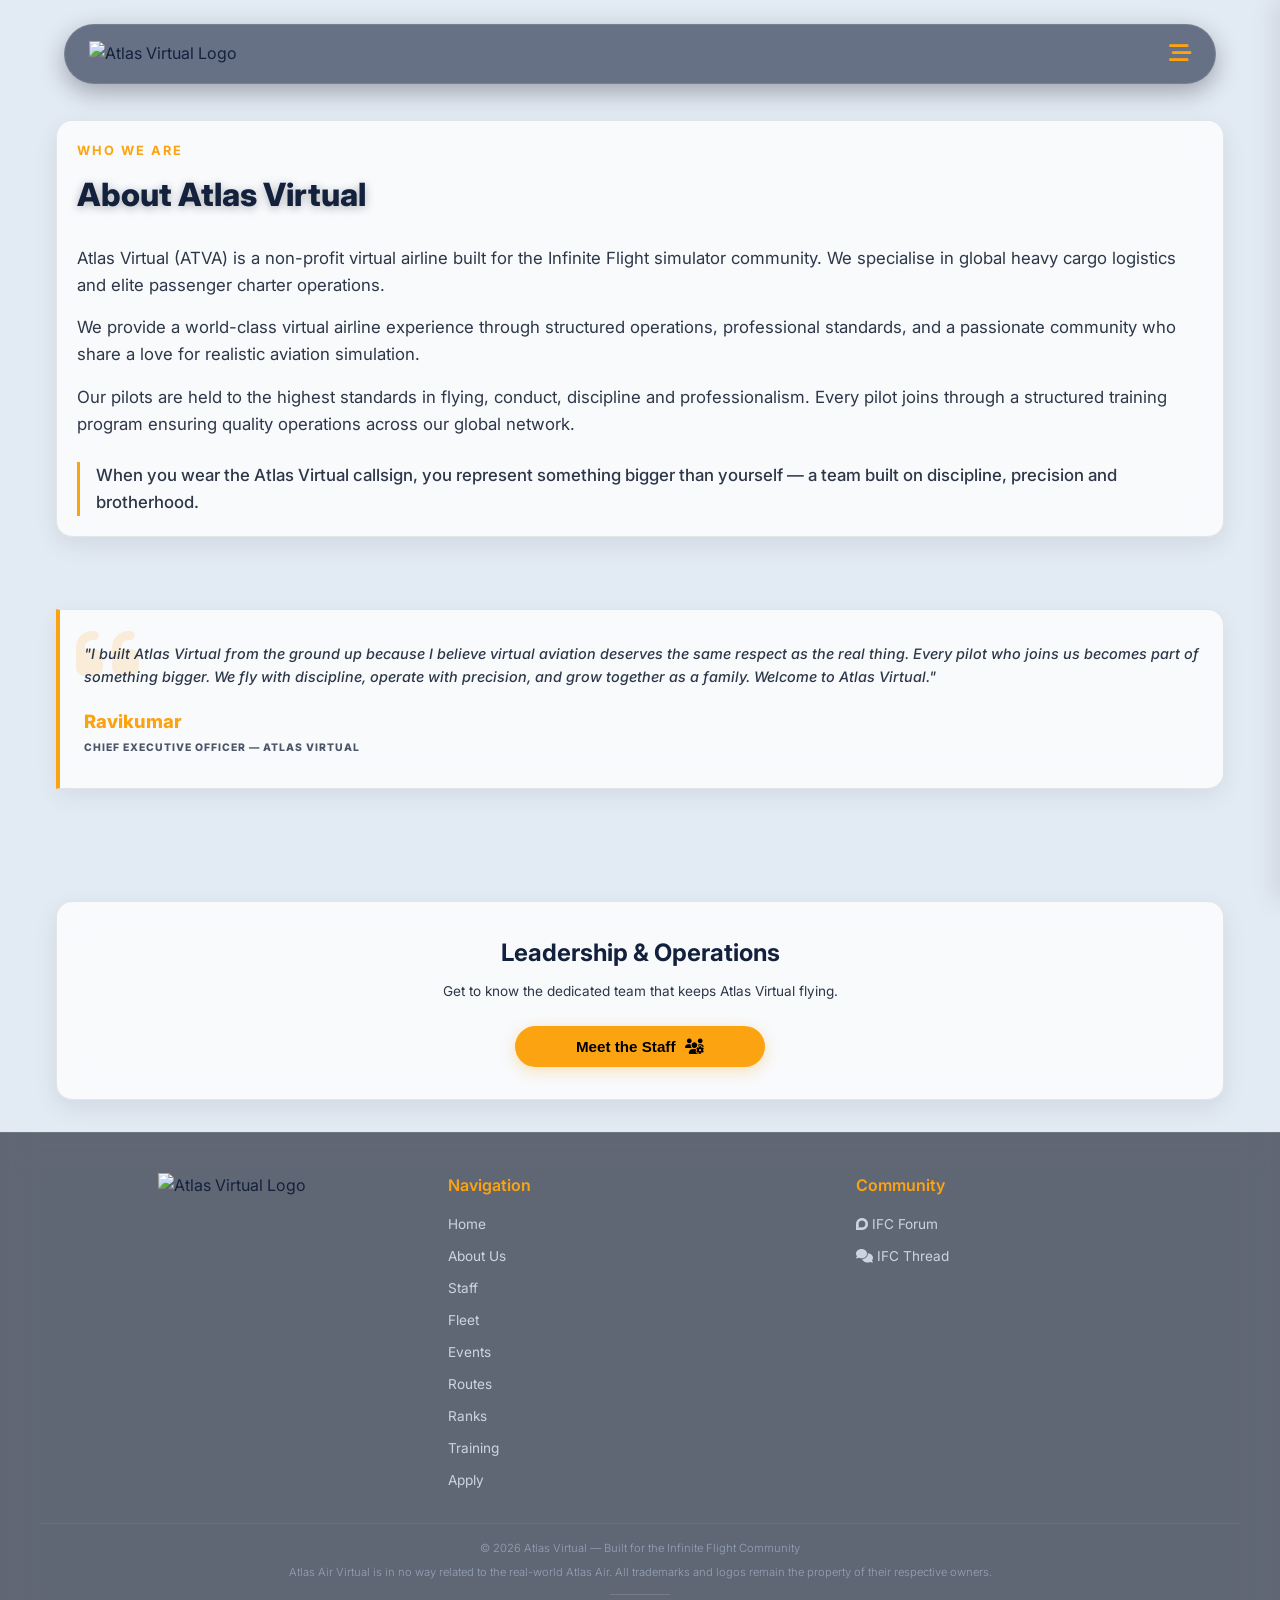
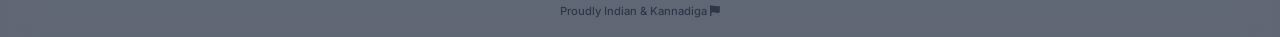
==== commit c6492b7a: "Add files via upload" ====
--- a/about.html
+++ b/about.html
@@ -1,175 +1,124 @@
 <!DOCTYPE html>
 <html lang="en">
 <head>
-  <meta charset="UTF-8" />
-  <meta name="viewport" content="width=device-width, initial-scale=1.0" />
-  <title>About Us — Atlas Virtual</title>
-  <meta name="description" content="Learn about Atlas Virtual — our mission, values, and leadership team." />
-  <link rel="stylesheet" href="style.css" />
-  <link rel="icon" type="image/png" href="https://res.cloudinary.com/dsfwafyc2/image/upload/v1778956332/Picsart_26-05-10_23-40-09-740_dd1xx1.png" />
+    <meta charset="UTF-8">
+    <meta name="viewport" content="width=device-width, initial-scale=1.0, maximum-scale=1.0, user-scalable=no">
+    
+    <title>About Us | Atlas Virtual</title>
+    
+    <!-- Anti-Cache Meta Tags -->
+    <meta http-equiv="Cache-Control" content="no-cache, no-store, must-revalidate">
+    <meta http-equiv="Pragma" content="no-cache">
+    <meta http-equiv="Expires" content="0">
+    
+    <link rel="manifest" href="manifest.json">
+    <link rel="stylesheet" href="https://cdnjs.cloudflare.com/ajax/libs/font-awesome/6.4.0/css/all.min.css">
+    
+    <!-- Using the same stylesheet we perfected -->
+    <link rel="stylesheet" href="style.css?v=1.1">
 </head>
 <body>
 
-  <!-- ===== NAVBAR ===== -->
-  <nav class="navbar">
-    <div class="nav-inner">
-      <a href="index.html" class="nav-logo">
-        <!-- LOGO — replace src URL to change header logo -->
-        <img src="https://res.cloudinary.com/dsfwafyc2/image/upload/v1778956332/Picsart_26-05-10_23-40-09-740_dd1xx1.png" alt="Atlas Virtual Logo" />
-        <span class="nav-logo-text">Atlas Virtual</span>
-      </a>
-      <div class="nav-links">
-        <a href="index.html">Home</a>
-        <div class="nav-dropdown">
-          <button class="nav-dd-btn active">About Us <span class="dd-arrow">▾</span></button>
-          <div class="nav-dd-menu">
-            <a href="about.html" class="active">About Us</a>
-            <a href="staff.html">Staff</a>
-          </div>
+    <!-- TUBE SHAPE HEADER -->
+    <header class="tube-header">
+        <div class="logo-container">
+            <img src="https://res.cloudinary.com/dsfwafyc2/image/upload/v1783704335/Picsart_26-07-09_09-13-49-532_cerqdw.png" alt="Atlas Virtual Logo" class="header-logo">
         </div>
-        <div class="nav-dropdown">
-          <button class="nav-dd-btn">Operations <span class="dd-arrow">▾</span></button>
-          <div class="nav-dd-menu">
-            <a href="fleet.html">Fleet</a>
-            <a href="routes.html">Routes</a>
-            <a href="ranks.html">Ranks</a>
-          </div>
-        </div>
-        <a href="training.html">Training</a>
-        <a href="apply.html" class="nav-apply">Apply Now</a>
-      </div>
-      <button class="nav-toggle" id="navToggle" aria-label="Toggle menu">
-        <span></span><span></span><span></span>
-      </button>
+        <button class="hamburg-menu" aria-label="Open Menu">
+            <i class="fa-solid fa-bars-staggered"></i>
+        </button>
+    </header>
+
+    <!-- MAIN CONTENT -->
+    <!-- Adjusted margin-top to clear the fixed header since there is no hero image here -->
+    <main style="margin-top: 120px;">
+        
+        <!-- WHO WE ARE SECTION -->
+        <section class="mission-box glass-panel reveal-on-scroll">
+            <h3 class="sub-heading" style="color: var(--color-gray); margin-bottom: 0.5rem;">Who We Are</h3>
+            <h2 style="color: var(--color-gold); font-size: 2rem; font-weight: 800; margin-bottom: 1.5rem; text-shadow: 0 2px 10px rgba(0,0,0,0.3);">About Atlas Virtual</h2>
+            
+            <p style="margin-bottom: 1rem; color: var(--color-gray); font-size: 1.05rem;">
+                Atlas Virtual (ATVA) is a non-profit virtual airline built for the Infinite Flight simulator community. We specialise in global heavy cargo logistics and elite passenger charter operations.
+            </p>
+            
+            <p style="margin-bottom: 1rem; color: var(--color-gray); font-size: 1.05rem;">
+                We provide a world-class virtual airline experience through structured operations, professional standards, and a passionate community who share a love for realistic aviation simulation.
+            </p>
+            
+            <p style="margin-bottom: 1rem; color: var(--color-gray); font-size: 1.05rem;">
+                Our pilots are held to the highest standards in flying, conduct, discipline and professionalism. Every pilot joins through a structured training program ensuring quality operations across our global network.
+            </p>
+            
+            <p style="color: var(--color-white); font-weight: 500; font-size: 1.05rem; border-left: 3px solid var(--color-gold); padding-left: 1rem; margin-top: 1.5rem;">
+                When you wear the Atlas Virtual callsign, you represent something bigger than yourself — a team built on discipline, precision and brotherhood.
+            </p>
+        </section>
+
+        <div class="spacer-md"></div>
+
+        <!-- CEO MESSAGE -->
+<section class="ceo-message-box reveal-on-scroll">
+    <i class="fa-solid fa-quote-left quote-icon"></i>
+    <p class="quote-text">"I built Atlas Virtual from the ground up because I believe virtual aviation deserves the same respect as the real thing. Every pilot who joins us becomes part of something bigger. We fly with discipline, operate with precision, and grow together as a family. Welcome to Atlas Virtual."</p>
+    <div class="ceo-signature">
+        <h4 class="ceo-name">Ravikumar</h4>
+        <span class="ceo-title">Chief Executive Officer — Atlas Virtual</span>
     </div>
-  </nav>
+</section>
 
-  <!-- Mobile Nav -->
-  <div class="mobile-nav" id="mobileNav">
-    <a href="index.html">Home</a>
-    <div class="mob-dd open">
-      <button class="mob-dd-toggle">About Us <span class="mob-dd-arrow">▾</span></button>
-      <div class="mob-dd-menu">
-        <a href="about.html">About Us</a>
-        <a href="staff.html">Staff</a>
-      </div>
-    </div>
-    <div class="mob-dd">
-      <button class="mob-dd-toggle">Operations <span class="mob-dd-arrow">▾</span></button>
-      <div class="mob-dd-menu">
-        <a href="fleet.html">Fleet</a>
-        <a href="routes.html">Routes</a>
-        <a href="ranks.html">Ranks</a>
-      </div>
-    </div>
-    <a href="training.html">Training</a>
-    <a href="apply.html" class="mob-apply">Apply Now</a>
-  </div>
+        <div class="spacer-md"></div>
 
-  <div class="page-wrapper">
+        <!-- MEET THE STAFF CTA -->
+        <section class="cta-section glass-panel reveal-on-scroll">
+            <h3 style="color: var(--color-white); font-size: 1.5rem; margin-bottom: 0.5rem;">Leadership & Operations</h3>
+            <p style="color: var(--color-gray); margin-bottom: 1.5rem;">Get to know the dedicated team that keeps Atlas Virtual flying.</p>
+            <button class="btn-primary glass-btn" onclick="window.location.href='/staff'">
+                Meet the Staff <i class="fa-solid fa-users-gear"></i>
+            </button>
+        </section>
+        
+    </main>
 
-    <!-- ===== PAGE HERO ===== -->
-    <div class="page-hero">
-      <div class="page-hero-inner">
-        <p class="section-eyebrow">Who We Are</p>
-        <h1 class="section-title">About Atlas Virtual</h1>
-        <div class="section-rule"></div>
-      </div>
-    </div>
-
-    <!-- ===== ABOUT CONTENT ===== -->
-    <section class="section">
-      <div class="section-inner">
-        <div class="about-grid" style="grid-template-columns: 1fr;">
-          <!-- About Text + CEO Quote only -->
-          <div class="about-body" style="max-width: 720px;">
-            <p>Atlas Virtual (ATVA) is a non-profit virtual airline built for the Infinite Flight simulator community. We specialise in global heavy cargo logistics and elite passenger charter operations.</p>
-            <p>We provide a world-class virtual airline experience through structured operations, professional standards, and a passionate community who share a love for realistic aviation simulation.</p>
-            <p>Our pilots are held to the highest standards in flying, conduct, discipline and professionalism. Every pilot joins through a structured training program ensuring quality operations across our global network.</p>
-            <p>When you wear the Atlas Virtual callsign, you represent something bigger than yourself — a team built on discipline, precision and brotherhood.</p>
-
-            <!-- CEO Quote -->
-            <div class="ceo-quote" style="margin-top: 32px;">
-              <div class="ceo-quote-body">
-                <p class="ceo-quote-text">"I built Atlas Virtual from the ground up because I believe virtual aviation deserves the same respect as the real thing. Every pilot who joins us becomes part of something bigger. We fly with discipline, operate with precision, and grow together as a family. Welcome to Atlas Virtual."</p>
-                <div class="ceo-quote-name">Ravikumar</div>
-                <div class="ceo-quote-title">Chief Executive Officer — Atlas Virtual</div>
-              </div>
+    <!-- FOOTER -->
+    <footer class="glass-footer">
+        <div class="footer-grid">
+            <div class="footer-brand">
+                <img src="https://res.cloudinary.com/dsfwafyc2/image/upload/v1783704335/Picsart_26-07-09_09-13-49-532_cerqdw.png" alt="Atlas Virtual Logo" class="footer-logo">
+            </div>
+                        <div class="footer-nav">
+                <h4>Navigation</h4>
+                <ul>
+                    <li><a href="index.html">Home</a></li>
+                    <li><a href="about.html">About Us</a></li>
+                    <li><a href="staff.html">Staff</a></li>
+                    <li><a href="fleet.html">Fleet</a></li>
+                    <li><a href="event.html">Events</a></li>
+                    <li><a href="routes.html">Routes</a></li>
+                    <li><a href="rank.html">Ranks</a></li>
+                    <li><a href="training.html">Training</a></li>
+                    <li><a href="apply.html">Apply</a></li>
+                </ul>
             </div>
 
-            <div style="margin-top: 28px;">
-              <a href="staff.html" class="btn-primary" style="display:inline-block;">Meet Our Staff →</a>
+            <div class="footer-community">
+                <h4>Community</h4>
+                <ul>
+                    <li><a href="https://community.infiniteflight.com/" target="_blank"><i class="fa-brands fa-discourse"></i> IFC Forum</a></li>
+                    <li><a href="https://community.infiniteflight.com/t/atlas-virtual-home-of-the-giants-official-thread"><i class="fa-solid fa-comments"></i> IFC Thread</a></li>
+                </ul>
             </div>
-          </div>
         </div>
-      </div>
-    </section>
 
-    <!-- ===== FOOTER ===== -->
-    <footer>
-      <div class="footer-inner">
-        <div class="footer-brand">
-          <div class="footer-logo">
-            <!-- FOOTER LOGO — replace URL to change footer logo -->
-            <img src="https://res.cloudinary.com/dsfwafyc2/image/upload/v1778956332/Picsart_26-05-10_23-40-09-740_dd1xx1.png" alt="Atlas Virtual" />
-            <span class="footer-logo-text">Atlas Virtual</span>
-          </div>
-          <p class="footer-tagline">Global heavy cargo logistics and elite passenger charter operations in Infinite Flight. Discipline. Precision. Professionalism.</p>
+        <div class="footer-bottom">
+            <p class="copyright-text">© 2026 Atlas Virtual — Built for the Infinite Flight Community</p>
+            <p class="disclaimer copyright-text">Atlas Air Virtual is in no way related to the real-world Atlas Air. All trademarks and logos remain the property of their respective owners.</p>
+            
+            <hr class="pride-divider">
+            <p class="kannadiga-pride">Proudly Indian & Kannadiga <i class="fa-solid fa-flag text-gold"></i></p>
         </div>
-        <div>
-          <div class="footer-col-title">Navigate</div>
-          <ul class="footer-links">
-            <li><a href="index.html">Home</a></li>
-            <li><a href="about.html">About Us</a></li>
-            <li><a href="staff.html">Staff</a></li>
-            <li><a href="fleet.html">Our Fleet</a></li>
-            <li><a href="routes.html">Routes</a></li>
-            <li><a href="training.html">Training</a></li>
-            <li><a href="ranks.html">Ranks</a></li>
-            <li><a href="apply.html">Apply Now</a></li>
-          </ul>
-        </div>
-        <div>
-          <div class="footer-col-title">Staff</div>
-          <ul class="footer-links">
-            <!-- IFC PROFILE LINKS — update href for each person -->
-            <li><a href="https://community.infiniteflight.com/u/ravikumar" target="_blank">CEO — ravikumar</a></li>
-            <li><a href="https://community.infiniteflight.com/u/priyanshu_pandey" target="_blank">COO — priyanshu_pandey</a></li>
-            <!-- CFO IFC LINK — replace # with actual IFC profile URL -->
-            <li><a href="#" target="_blank">CFO — Recruiting</a></li>
-            <li style="color:var(--text-muted);">HR — Recruiting</li>
-          </ul>
-          <br/>
-          <div class="footer-col-title">Community</div>
-          <ul class="footer-links">
-            <!-- IFC FORUM LINK — update if URL changes -->
-            <li><a href="https://community.infiniteflight.com" target="_blank">IFC Forum</a></li>
-            <!-- IFC THREAD LINK — replace # with actual thread URL when available -->
-            <li><a href="https://community.infiniteflight.com/t/atlas-virtual-home-of-the-giants-official-thread/1200927" target="_blank">IFC Thread</a></li>
-            <li><a href="apply.html">Apply to Join</a></li>
-          </ul>
-          <br/>
-          <div class="footer-col-title">Social Media</div>
-          <ul class="footer-links">
-            <!-- SOCIAL LINKS — add your URLs in href="" below -->
-            <li><a href="https://www.instagram.com/atlas_virtual_airline?igsh=NDQyNnQ5dmxjanBs" target="_blank">Instagram</a></li>
-            <li><a href="#" target="_blank">X (Twitter)</a></li>
-            <li><a href="#" target="_blank">Facebook</a></li>
-            <li><a href="#" target="_blank">VK</a></li>
-          </ul>
-        </div>
-      </div>
-      <div class="footer-inner" style="padding-top:0;border-top:none;">
-        <div class="footer-bottom" style="border-top:1px solid var(--navy-border);padding-top:20px;width:100%;grid-column:1/-1;">
-          <span class="footer-copy">© 2026 Atlas Virtual — Built for the Infinite Flight Community</span>
-          <span class="footer-disclaimer">Atlas Air Virtual is in no way related to the real-world Atlas Air. All trademarks and logos remain the property of their respective owners.</span>
-        </div>
-      </div>
-      <!-- PROUDLY LINE — edit text if needed -->
-      <div class="footer-pride">Proudly Indian &amp; Kannadiga 🇮🇳</div>
     </footer>
 
-  </div>
-  <script src="nav.js"></script>
+    <script src="app.js"></script>
 </body>
 </html>
--- a/style.css
+++ b/style.css
@@ -1,2342 +1,1121 @@
-/* =============================================
-   ATLAS VIRTUAL — GLOBAL STYLESHEET
-   ============================================= */
-
-@import url('https://fonts.googleapis.com/css2?family=Barlow+Condensed:wght@400;600;700;800&family=Barlow:wght@300;400;500;600&family=Rajdhani:wght@400;500;600;700&display=swap');
+/* ==========================================================================
+   ATLAS VIRTUAL - GLOBAL STYLESHEET
+   Design System: Navy Blue Theme & Refined Glassmorphism
+   ========================================================================== */
+
+/* Import clean, modern, adjustable fonts */
+@import url('https://fonts.googleapis.com/css2?family=Inter:wght@300;400;500;600;700;800;900&display=swap');
+@import url('https://fonts.googleapis.com/css2?family=Great+Vibes&display=swap');
 
 :root {
-  --navy: #0a0e1a;
-  --navy-mid: #0d1226;
-  --navy-light: #121828;
-  --navy-card: #0f1520;
-  --navy-border: #1a2240;
-  --gold: #f0a500;
-  --gold-light: #f5c033;
-  --gold-dim: #c47f00;
-  --white: #ffffff;
-  --white-80: rgba(255,255,255,0.8);
-  --white-50: rgba(255,255,255,0.5);
-  --white-20: rgba(255,255,255,0.2);
-  --white-10: rgba(255,255,255,0.1);
-  --text-body: #b0bcd8;
-  --text-muted: #6b7a99;
-  --font-display: 'Barlow Condensed', sans-serif;
-  --font-body: 'Barlow', sans-serif;
-  --font-accent: 'Rajdhani', sans-serif;
-  --radius: 4px;
-  --transition: 0.25s ease;
-  --shadow: 0 4px 24px rgba(0,0,0,0.4);
-  --shadow-gold: 0 0 20px rgba(240,165,0,0.15);
-}
-
-/* ---- RESET ---- */
-*, *::before, *::after { box-sizing: border-box; margin: 0; padding: 0; }
-html { scroll-behavior: smooth; font-size: 16px; }
+    --color-white: #FFFFFF;
+    --color-gray: #E5E5E5;
+    --color-gold: #FCA311;
+    --color-navy: #14213D;
+    --color-black: #000000;
+    
+    /* Deep Navy Glass Configuration */
+    --glass-bg: rgba(255, 255, 255, 0.05); 
+    --glass-border: 1px solid rgba(255, 255, 255, 0.1);
+    --glass-blur: blur(16px);
+    --glass-shadow: 0 8px 24px rgba(0, 0, 0, 0.3);
+
+    --font-primary: 'Inter', sans-serif;
+}
+
+* {
+    margin: 0;
+    padding: 0;
+    box-sizing: border-box;
+    -webkit-tap-highlight-color: transparent;
+}
+
+/* --- MAIN BODY (Light Theme) --- */
 body {
-  background: var(--navy);
-  color: var(--text-body);
-  font-family: var(--font-body);
-  font-weight: 400;
-  line-height: 1.6;
-  -webkit-font-smoothing: antialiased;
-  overflow-x: hidden;
-}
-img { max-width: 100%; display: block; }
-a { text-decoration: none; color: inherit; }
-ul { list-style: none; }
-
-/* =============================================
-   NAVIGATION
-   ============================================= */
-.navbar {
-  position: fixed;
-  top: 0; left: 0; right: 0;
-  z-index: 1000;
-  background: rgba(10,14,26,0.96);
-  backdrop-filter: blur(12px);
-  border-bottom: 1px solid var(--navy-border);
-  height: 62px;
-  display: flex;
-  align-items: center;
-}
-
-.nav-inner {
-  width: 100%;
-  max-width: 1200px;
-  margin: 0 auto;
-  padding: 0 24px;
-  display: flex;
-  align-items: center;
-  justify-content: space-between;
-}
-
-.nav-logo {
-  display: flex;
-  align-items: center;
-  gap: 10px;
-  text-decoration: none;
-}
-
-.nav-logo img {
-  height: 36px;
-  width: auto;
-}
-
-.nav-logo-text {
-  font-family: var(--font-display);
-  font-size: 1.15rem;
-  font-weight: 700;
-  color: var(--gold);
-  letter-spacing: 0.08em;
-  text-transform: uppercase;
-}
-
-.nav-links {
-  display: flex;
-  align-items: center;
-  gap: 6px;
-}
-
-.nav-links a {
-  font-family: var(--font-accent);
-  font-size: 0.82rem;
-  font-weight: 600;
-  letter-spacing: 0.1em;
-  text-transform: uppercase;
-  color: var(--white-80);
-  padding: 8px 12px;
-  border-radius: var(--radius);
-  transition: color var(--transition), background var(--transition);
-}
-
-.nav-links a:hover,
-.nav-links a.active {
-  color: var(--gold);
-}
-
-.nav-links a.nav-apply {
-  background: var(--gold);
-  color: var(--navy);
-  font-weight: 700;
-  padding: 8px 18px;
-  border-radius: var(--radius);
-}
-
-.nav-links a.nav-apply:hover {
-  background: var(--gold-light);
-  color: var(--navy);
-}
-
-/* Hamburger */
-.nav-toggle {
-  display: none;
-  flex-direction: column;
-  gap: 5px;
-  cursor: pointer;
-  padding: 4px;
-  background: none;
-  border: none;
-}
-.nav-toggle span {
-  display: block;
-  width: 24px;
-  height: 2px;
-  background: var(--white);
-  border-radius: 2px;
-  transition: all var(--transition);
-}
-
-/* Mobile nav */
-.mobile-nav {
-  display: none;
-  position: fixed;
-  top: 62px; left: 0; right: 0;
-  background: var(--navy-mid);
-  border-bottom: 1px solid var(--navy-border);
-  padding: 16px 24px 24px;
-  z-index: 999;
-  flex-direction: column;
-  gap: 4px;
-}
-.mobile-nav.open { display: flex; }
-.mobile-nav a {
-  font-family: var(--font-accent);
-  font-size: 1rem;
-  font-weight: 600;
-  letter-spacing: 0.08em;
-  text-transform: uppercase;
-  color: var(--white-80);
-  padding: 12px 8px;
-  border-bottom: 1px solid var(--navy-border);
-  transition: color var(--transition);
-}
-.mobile-nav a:last-child { border-bottom: none; }
-.mobile-nav a:hover { color: var(--gold); }
-.mobile-nav a.mob-apply {
-  background: var(--gold);
-  color: var(--navy);
-  font-weight: 700;
-  text-align: center;
-  border-radius: var(--radius);
-  margin-top: 8px;
-  border: none;
-  padding: 12px;
-}
-
-/* =============================================
-   PAGE WRAPPER
-   ============================================= */
-.page-wrapper {
-  padding-top: 62px;
-}
-
-/* =============================================
-   HERO — HOME
-   ============================================= */
-.hero {
-  position: relative;
-  height: 100vh;
-  min-height: 600px;
-  display: flex;
-  align-items: center;
-  justify-content: center;
-  text-align: center;
-  overflow: hidden;
-}
-
-.hero-bg {
-  position: absolute;
-  inset: 0;
-  background-image: url('https://res.cloudinary.com/dsfwafyc2/image/upload/v1779014897/Screenshot_20260509_221234_com.fds.infiniteflight_ewqhzv.jpg');
-  background-size: cover;
-  background-position: center;
-  transform: scale(1.04);
-  animation: heroZoom 18s ease-in-out infinite alternate;
-}
-
-@keyframes heroZoom {
-  from { transform: scale(1.04); }
-  to   { transform: scale(1.10); }
-}
-
-.hero-overlay {
-  position: absolute;
-  inset: 0;
-  background: linear-gradient(
-    to bottom,
-    rgba(10,14,26,0.45) 0%,
-    rgba(10,14,26,0.72) 60%,
-    rgba(10,14,26,0.97) 100%
-  );
+    font-family: var(--font-primary);
+    background-color: #E2EAF4; 
+    color: #14213D; 
+    line-height: 1.6;
+    min-height: 100vh;
+    display: flex;
+    flex-direction: column;
+}
+
+/* Updated Glass Panels for Light Background */
+.glass-panel {
+    background: rgba(255, 255, 255, 0.75); 
+    backdrop-filter: var(--glass-blur);
+    -webkit-backdrop-filter: var(--glass-blur);
+    border: 1px solid rgba(20, 33, 61, 0.1); 
+    border-radius: 16px;
+    box-shadow: 0 8px 24px rgba(0, 0, 0, 0.08); 
+    padding: 1.25rem;
+    color: #14213D; 
+}
+
+/* Ensure headings inside light panels stay clear */
+.glass-panel h2, .glass-panel h3, .glass-panel h4 {
+    color: #14213D;
+}
+
+/* --- TUBE HEADER --- */
+.tube-header {
+    position: fixed;
+    top: 1.5rem;
+    left: 50%;
+    transform: translateX(-50%);
+    width: 90%;
+    max-width: 1200px;
+    height: 60px;
+    display: flex;
+    justify-content: space-between;
+    align-items: center;
+    padding: 0 1.5rem;
+    border-radius: 50px; 
+    
+    background: rgba(20, 33, 61, 0.6); 
+    backdrop-filter: var(--glass-blur);
+    -webkit-backdrop-filter: var(--glass-blur);
+    border: var(--glass-border);
+    box-shadow: var(--glass-shadow);
+    z-index: 1000;
+}
+
+.logo-container .header-logo {
+    height: 35px;
+    width: auto;
+    object-fit: contain;
+}
+
+.hamburg-menu {
+    background: transparent;
+    border: none;
+    color: var(--color-gold);
+    font-size: 1.4rem;
+    cursor: pointer;
+    transition: transform 0.3s ease;
+}
+
+.hamburg-menu:hover {
+    transform: scale(1.1);
+}
+
+/* --- FULL WIDTH HERO SECTION --- */
+.hero-wrapper {
+    width: 100%;
+    min-height: 80vh;
+    display: flex;
+    align-items: center;
+    justify-content: center;
+    
+    background: 
+        linear-gradient(rgba(20, 33, 61, 0.6), rgba(20, 33, 61, 0.9)), 
+        url('https://res.cloudinary.com/dsfwafyc2/image/upload/v1779014897/Screenshot_20260509_221234_com.fds.infiniteflight_ewqhzv.jpg') center/cover no-repeat !important;
+    
+    border-bottom: 1px solid rgba(255,255,255,0.05);
+    box-shadow: 0 10px 30px rgba(0,0,0,0.5);
+    padding: 100px 1rem 3rem 1rem;
+    position: relative;
+    z-index: 1;
 }
 
 .hero-content {
-  position: relative;
-  z-index: 2;
-  max-width: 720px;
-  padding: 0 24px;
-  animation: fadeUp 1s ease both;
-}
-
-@keyframes fadeUp {
-  from { opacity: 0; transform: translateY(28px); }
-  to   { opacity: 1; transform: translateY(0); }
-}
-
-.hero-eyebrow {
-  font-family: var(--font-accent);
-  font-size: 0.85rem;
-  font-weight: 600;
-  letter-spacing: 0.22em;
-  text-transform: uppercase;
-  color: var(--gold);
-  margin-bottom: 16px;
-}
-
-.hero-title {
-  font-family: var(--font-display);
-  font-size: clamp(4rem, 10vw, 7rem);
-  font-weight: 800;
-  line-height: 0.92;
-  text-transform: uppercase;
-  letter-spacing: -0.01em;
-  color: var(--white);
-  margin-bottom: 6px;
-}
-
-.hero-title span {
-  color: var(--gold);
-  display: block;
-}
-
-.hero-sub {
-  font-family: var(--font-accent);
-  font-size: 1rem;
-  font-weight: 600;
-  letter-spacing: 0.28em;
-  text-transform: uppercase;
-  color: var(--gold);
-  margin-bottom: 20px;
-}
-
-.hero-desc {
-  font-size: 0.97rem;
-  color: var(--white-80);
-  max-width: 480px;
-  margin: 0 auto 36px;
-  line-height: 1.65;
-}
-
-.hero-actions {
-  display: flex;
-  gap: 14px;
-  justify-content: center;
-  flex-wrap: wrap;
+    text-align: center;
+    max-width: 1200px;
+    width: 100%;
+}
+
+.sub-heading {
+    font-size: 0.8rem;
+    text-transform: uppercase;
+    letter-spacing: 2px;
+    margin-bottom: 0.5rem;
+    font-weight: 700;
+    color: var(--color-gold) !important;
+    white-space: nowrap; 
+}
+
+.main-heading {
+    font-size: 3rem;
+    font-weight: 900;
+    letter-spacing: 2px; 
+    margin-bottom: 0.2rem;
+    color: var(--color-gold) !important;
+    text-shadow: 0 4px 20px rgba(0,0,0,0.8);
+}
+
+.tagline {
+    font-size: 0.9rem;
+    font-weight: 600;
+    letter-spacing: 3px;
+    margin-bottom: 2rem;
+    color: #FFFFFF !important;
+}
+
+/* --- BUTTONS --- */
+.hero-buttons {
+    display: flex;
+    flex-direction: column;
+    gap: 0.85rem;
+    align-items: center;
+}
+
+.glass-btn {
+    width: 100%;
+    max-width: 250px; 
+    padding: 0.75rem 1.2rem; 
+    border-radius: 50px; 
+    font-size: 0.95rem; 
+    font-weight: 600;
+    cursor: pointer;
+    display: flex;
+    justify-content: center;
+    align-items: center;
+    gap: 0.6rem;
+    transition: all 0.2s ease;
+    border: none;
+    text-decoration: none !important;
 }
 
 .btn-primary {
-  font-family: var(--font-accent);
-  font-size: 0.85rem;
-  font-weight: 700;
-  letter-spacing: 0.14em;
-  text-transform: uppercase;
-  background: var(--gold);
-  color: var(--navy);
-  padding: 14px 32px;
-  border-radius: var(--radius);
-  border: 2px solid var(--gold);
-  cursor: pointer;
-  transition: background var(--transition), color var(--transition), transform var(--transition);
-  display: inline-block;
-}
-.btn-primary:hover {
-  background: var(--gold-light);
-  border-color: var(--gold-light);
-  transform: translateY(-2px);
-}
-
-.btn-outline {
-  font-family: var(--font-accent);
-  font-size: 0.85rem;
-  font-weight: 700;
-  letter-spacing: 0.14em;
-  text-transform: uppercase;
-  background: transparent;
-  color: var(--white);
-  padding: 14px 32px;
-  border-radius: var(--radius);
-  border: 2px solid rgba(255,255,255,0.4);
-  cursor: pointer;
-  transition: border-color var(--transition), color var(--transition), transform var(--transition);
-  display: inline-block;
-}
-.btn-outline:hover {
-  border-color: var(--gold);
-  color: var(--gold);
-  transform: translateY(-2px);
-}
-
-/* Scroll cue */
-.hero-scroll {
-  position: absolute;
-  bottom: 28px;
-  left: 50%;
-  transform: translateX(-50%);
-  z-index: 2;
-  color: var(--white-50);
-  font-size: 1.2rem;
-  animation: bounce 2s ease infinite;
-}
-@keyframes bounce {
-  0%,100% { transform: translateX(-50%) translateY(0); }
-  50% { transform: translateX(-50%) translateY(8px); }
-}
-
-/* =============================================
-   STATS BAR
-   ============================================= */
-.stats-bar {
-  background: var(--navy-light);
-  border-top: 1px solid var(--navy-border);
-  border-bottom: 1px solid var(--navy-border);
-}
-.stats-bar-inner {
-  max-width: 1200px;
-  margin: 0 auto;
-  display: grid;
-  grid-template-columns: repeat(4, 1fr);
-}
-.stat-item {
-  padding: 28px 20px;
-  text-align: center;
-  border-right: 1px solid var(--navy-border);
-}
-.stat-item:last-child { border-right: none; }
-.stat-num {
-  font-family: var(--font-display);
-  font-size: 2.4rem;
-  font-weight: 800;
-  color: var(--gold);
-  line-height: 1;
-  margin-bottom: 6px;
-}
-.stat-label {
-  font-family: var(--font-accent);
-  font-size: 0.72rem;
-  font-weight: 600;
-  letter-spacing: 0.16em;
-  text-transform: uppercase;
-  color: var(--white-50);
-}
-
-/* =============================================
-   VA STATISTICS — HOME
-   ============================================= */
-.va-stats {
-  padding: 80px 24px;
-  max-width: 1200px;
-  margin: 0 auto;
-  text-align: center;
-}
-.va-stats-cards {
-  display: grid;
-  grid-template-columns: repeat(3, 1fr);
-  gap: 20px;
-  margin-top: 48px;
-}
-.va-stat-card {
-  background: var(--navy-light);
-  border: 1px solid var(--navy-border);
-  border-radius: var(--radius);
-  padding: 36px 24px;
-  position: relative;
-  overflow: hidden;
-  transition: border-color var(--transition), transform var(--transition);
-}
-.va-stat-card:hover {
-  border-color: var(--gold-dim);
-  transform: translateY(-4px);
-}
-.va-stat-card::before {
-  content: '';
-  position: absolute;
-  top: 0; left: 0; right: 0;
-  height: 3px;
-  background: var(--gold);
-}
-.va-stat-icon { font-size: 2.2rem; margin-bottom: 12px; }
-.va-stat-num {
-  font-family: var(--font-display);
-  font-size: 3rem;
-  font-weight: 800;
-  color: var(--gold);
-  line-height: 1;
-  margin-bottom: 8px;
-}
-.va-stat-name {
-  font-family: var(--font-accent);
-  font-size: 0.78rem;
-  font-weight: 700;
-  letter-spacing: 0.18em;
-  text-transform: uppercase;
-  color: var(--gold);
-  margin-bottom: 4px;
-}
-.va-stat-desc {
-  font-size: 0.84rem;
-  color: var(--text-muted);
-}
-.updated-note {
-  margin-top: 28px;
-  font-size: 0.78rem;
-  color: var(--text-muted);
-  display: flex;
-  align-items: center;
-  justify-content: center;
-  gap: 6px;
-  background: var(--navy-light);
-  border: 1px solid var(--navy-border);
-  padding: 10px 20px;
-  border-radius: 20px;
-  display: inline-flex;
-}
-
-/* =============================================
-   SECTION UTILITIES
-   ============================================= */
-.section {
-  padding: 88px 24px;
-}
-.section-inner {
-  max-width: 1200px;
-  margin: 0 auto;
-}
-.section-eyebrow {
-  font-family: var(--font-accent);
-  font-size: 0.78rem;
-  font-weight: 600;
-  letter-spacing: 0.22em;
-  text-transform: uppercase;
-  color: var(--gold);
-  margin-bottom: 10px;
-}
+    background: var(--color-gold);
+    color: var(--color-black);
+    box-shadow: 0 4px 15px rgba(252, 163, 17, 0.3);
+}
+.btn-primary:active { transform: scale(0.98); }
+
+.btn-dark-glass {
+    background: rgba(255, 255, 255, 0.1);
+    backdrop-filter: blur(10px);
+    color: var(--color-white);
+    border: 1px solid rgba(255, 255, 255, 0.2);
+}
+.btn-dark-glass:hover { background: rgba(255, 255, 255, 0.15); }
+
+/* --- MAIN CONTENT --- */
+main {
+    flex: 1;
+    margin-top: -2rem; 
+    padding: 0 1rem 2rem 1rem;
+    max-width: 1200px;
+    margin-left: auto;
+    margin-right: auto;
+    width: 100%;
+    display: flex;
+    flex-direction: column;
+    gap: 1.5rem;
+    z-index: 2;
+    position: relative;
+}
+
+.spacer-md { height: 1.5rem; }
+
+/* --- OPERATIONS GRID --- */
+.operations-list {
+    display: flex;
+    flex-direction: column;
+    gap: 0.85rem;
+}
+
+.op-card {
+    display: flex;
+    align-items: center;
+    background: rgba(255, 255, 255, 0.05);
+    border: var(--glass-border);
+    backdrop-filter: var(--glass-blur);
+    padding: 0.9rem 1.25rem;
+    border-radius: 12px;
+    box-shadow: var(--glass-shadow);
+}
+
+.op-number {
+    color: var(--color-gold);
+    font-size: 1.2rem;
+    font-weight: 800;
+    width: 30px; 
+}
+
+.op-icon {
+    color: #14213D !important;
+    font-size: 1.1rem;
+    margin-right: 1rem;
+    opacity: 0.85;
+}
+
+.op-text {
+    color: #14213D !important;
+    font-size: 1rem;
+    font-weight: 600;
+}
+
 .section-title {
-  font-family: var(--font-display);
-  font-size: clamp(2.2rem, 5vw, 3.2rem);
-  font-weight: 800;
-  text-transform: uppercase;
-  color: var(--white);
-  line-height: 1.05;
-  margin-bottom: 12px;
-}
-.section-rule {
-  width: 48px;
-  height: 3px;
-  background: var(--gold);
-  margin-bottom: 32px;
-}
-.section-desc {
-  font-size: 0.97rem;
-  color: var(--text-body);
-  max-width: 580px;
-  line-height: 1.7;
-}
-
-/* =============================================
-   MISSION SECTION — HOME / ABOUT
-   ============================================= */
-.mission-grid {
-  display: grid;
-  grid-template-columns: 1fr 1fr;
-  gap: 64px;
-  align-items: center;
-  margin-top: 0;
-}
-.mission-text { }
-.mission-text p {
-  font-size: 0.97rem;
-  color: var(--text-body);
-  line-height: 1.75;
-  margin-bottom: 20px;
-}
-.mission-values {
-  display: grid;
-  grid-template-columns: 1fr 1fr;
-  gap: 12px;
-  margin-top: 28px;
-}
-.value-card {
-  background: var(--navy-light);
-  border: 1px solid var(--navy-border);
-  border-left: 3px solid var(--gold);
-  padding: 16px 18px;
-  border-radius: var(--radius);
-}
-.value-title {
-  font-family: var(--font-accent);
-  font-size: 0.8rem;
-  font-weight: 700;
-  letter-spacing: 0.12em;
-  text-transform: uppercase;
-  color: var(--gold);
-  margin-bottom: 4px;
-}
-.value-desc {
-  font-size: 0.83rem;
-  color: var(--text-muted);
-  line-height: 1.5;
-}
-.mission-image {
-  border-radius: var(--radius);
-  overflow: hidden;
-  position: relative;
-}
-.mission-image img {
-  width: 100%;
-  height: 420px;
-  object-fit: cover;
-  border-radius: var(--radius);
-  display: block;
-}
-.mission-image::after {
-  content: '';
-  position: absolute;
-  inset: 0;
-  border: 1px solid var(--navy-border);
-  border-radius: var(--radius);
-  pointer-events: none;
-}
-
-/* CEO Quote */
-.ceo-quote {
-  background: var(--navy-light);
-  border: 1px solid var(--navy-border);
-  border-left: 4px solid var(--gold);
-  border-radius: var(--radius);
-  padding: 32px 36px;
-  margin-top: 56px;
-  display: flex;
-  gap: 24px;
-  align-items: flex-start;
-}
-.ceo-quote-logo {
-  width: 48px;
-  height: 48px;
-  flex-shrink: 0;
-  object-fit: contain;
-}
-.ceo-quote-body { }
-.ceo-quote-text {
-  font-size: 0.95rem;
-  font-style: italic;
-  color: var(--white-80);
-  line-height: 1.7;
-  margin-bottom: 16px;
-}
-.ceo-quote-name {
-  font-family: var(--font-display);
-  font-size: 1.1rem;
-  font-weight: 700;
-  text-transform: uppercase;
-  color: var(--white);
-  letter-spacing: 0.06em;
-}
-.ceo-quote-title {
-  font-family: var(--font-accent);
-  font-size: 0.75rem;
-  font-weight: 600;
-  letter-spacing: 0.18em;
-  text-transform: uppercase;
-  color: var(--gold);
-  margin-top: 2px;
-}
-
-/* =============================================
-   FLEET PAGE
-   ============================================= */
+    color: #14213D !important;
+    font-size: 1.4rem;
+    margin-bottom: 1rem;
+    text-align: center;
+    font-weight: 700;
+}
+
+/* --- STATISTICS CARDS --- */
+.stats-grid {
+    display: grid;
+    grid-template-columns: 1fr;
+    gap: 0.85rem;
+    margin-bottom: 1rem;
+}
+
+.stat-box {
+    cursor: pointer;
+    background: rgba(255, 255, 255, 0.05);
+    backdrop-filter: var(--glass-blur);
+    border-radius: 12px;
+    border: var(--glass-border);
+    padding: 0.8rem 1.25rem;
+    display: flex;
+    flex-direction: row;
+    align-items: center;
+    justify-content: flex-start;
+    gap: 1rem;
+    box-shadow: var(--glass-shadow);
+}
+
+.stat-icon {
+    font-size: 1.2rem;
+    color: var(--color-gold); 
+}
+
+.stat-box h4 {
+    font-size: 1rem;
+    font-weight: 500;
+    color: #14213D !important;
+    margin: 0;
+}
+
+.indicator-dot {
+    margin-left: auto;
+    width: 8px;
+    height: 8px;
+    border-radius: 50%;
+    background-color: var(--color-gold); 
+    box-shadow: 0 0 10px 2px rgba(252, 163, 17, 0.6);
+}
+
+.stats-disclaimer {
+    text-align: center;
+    font-size: 0.75rem;
+    color: #4A5568 !important;
+    margin-top: 1.5rem;
+    padding-top: 1rem;
+    border-top: 1px solid rgba(20, 33, 61, 0.05);
+    width: 85%;
+    margin-left: auto;
+    margin-right: auto;
+}
+
+/* --- MISSION --- */
+.mission-box h2 {
+    margin-bottom: 0.75rem;
+    color: #14213D !important;
+    font-size: 1.2rem;
+}
+
+/* --- CEO MESSAGE FIXES (Restored Glass, Smaller Text & Title) --- */
+.ceo-message-box {
+    position: relative;
+    padding: 2rem 1.5rem;
+    margin-bottom: 2.5rem;
+    background: rgba(255, 255, 255, 0.75); /* Glass Background Restored */
+    backdrop-filter: var(--glass-blur);
+    -webkit-backdrop-filter: var(--glass-blur);
+    border: 1px solid rgba(20, 33, 61, 0.1);
+    border-left: 4px solid var(--color-gold); 
+    border-radius: 0 16px 16px 0;
+    box-shadow: 0 8px 24px rgba(0, 0, 0, 0.06); /* Glass Shadow Restored */
+    overflow: hidden;
+}
+
+.quote-icon {
+    font-size: 4.5rem;
+    position: absolute;
+    top: 0.5rem;
+    left: 1rem;
+    color: var(--color-gold);
+    opacity: 0.15;
+    z-index: 0;
+}
+
+.quote-text {
+    font-style: italic;
+    font-size: 0.9rem; /* Reduced text size */
+    margin-bottom: 1.2rem;
+    font-weight: 500;
+    position: relative;
+    z-index: 1;
+    color: #2D3748 !important;
+    line-height: 1.6;
+}
+
+.ceo-name {
+    color: var(--color-gold) !important;
+    font-size: 1.15rem;
+    font-weight: 800;
+    margin-bottom: 0.2rem;
+    position: relative;
+    z-index: 1;
+}
+
+.ceo-title {
+    font-size: 0.65rem; /* Significantly reduced size */
+    color: #4A5568 !important; /* Changed to dark slate grey */
+    font-weight: 800;
+    text-transform: uppercase;
+    letter-spacing: 1px;
+    position: relative;
+    z-index: 1;
+    display: block;
+}
+
+/* --- CTA SECTION --- */
+.cta-section {
+    text-align: center;
+    padding: 2rem 1rem;
+}
+
+.cta-section h3 {
+    color: #14213D !important;
+    font-size: 1.3rem;
+    margin-bottom: 0.75rem;
+    font-weight: 700;
+}
+
+.cta-section p {
+    margin-bottom: 1.25rem;
+    font-size: 0.85rem;
+}
+
+.cta-section .btn-primary { margin: 0 auto; }
+
+
+/* --- IMAGE SLIDER MOBILE FIX (Rectangle instead of Square) --- */
+.image-slider-container {
+    position: relative;
+    padding: 0 !important;
+    overflow: hidden;
+    border-radius: 16px;
+    width: 100%;
+    height: 220px; /* Force rectangle aspect ratio on mobile */
+}
+
+.slider-track {
+    display: flex;
+    overflow-x: auto;
+    scroll-snap-type: x mandatory;
+    scrollbar-width: none; 
+}
+.slider-track::-webkit-scrollbar { display: none; }
+
+.slider-image {
+    flex: 0 0 100%;
+    height: 100%;
+    object-fit: cover;
+    scroll-snap-align: center;
+}
+
+.slider-image.placeholder {
+    background: rgba(0, 0, 0, 0.4); 
+}
+
+.slider-controls {
+    position: absolute;
+    top: 50%;
+    left: 0;
+    right: 0;
+    transform: translateY(-50%);
+    display: flex;
+    justify-content: space-between;
+    padding: 0 0.5rem;
+    pointer-events: none;
+}
+
+.slider-btn {
+    pointer-events: auto;
+    background: rgba(20, 33, 61, 0.8);
+    color: var(--color-white);
+    border: 1px solid rgba(255,255,255,0.2);
+    width: 32px;
+    height: 32px;
+    border-radius: 50%;
+    display: flex;
+    justify-content: center;
+    align-items: center;
+    cursor: pointer;
+}
+
+
+/* --- STAFF PAGE --- */
+.staff-grid {
+    display: grid;
+    grid-template-columns: 1fr;
+    gap: 1.5rem;
+}
+
+.staff-card {
+    display: flex;
+    flex-direction: column;
+    gap: 1rem;
+}
+
+.staff-header {
+    display: flex;
+    align-items: center;
+    gap: 1rem;
+    border-bottom: 1px solid rgba(20, 33, 61, 0.1);
+    padding-bottom: 1rem;
+}
+
+.staff-avatar {
+    width: 50px;
+    height: 50px;
+    background: rgba(20, 33, 61, 0.05);
+    border-radius: 50%;
+    display: flex;
+    justify-content: center;
+    align-items: center;
+    font-size: 1.5rem;
+    color: var(--color-gold);
+}
+
+.staff-info {
+    display: flex;
+    flex-direction: column;
+}
+
+.staff-name {
+    font-size: 1.2rem;
+    font-weight: 700;
+    color: #14213D !important;
+    margin: 0;
+}
+
+.staff-role {
+    font-size: 0.9rem;
+    color: #4A5568 !important;
+    margin: 0;
+}
+
+.staff-id {
+    font-size: 0.75rem;
+    color: #4A5568 !important;
+    margin-top: 0.2rem;
+}
+
+.staff-footer {
+    margin-top: auto;
+}
+
+.staff-ifc-btn {
+    display: inline-flex;
+    align-items: center;
+    gap: 0.5rem;
+    padding: 0.5rem 1rem;
+    font-size: 0.85rem;
+    border-radius: 8px;
+    text-decoration: none !important;
+    font-weight: 600;
+    color: #14213D !important;
+    background: rgba(20, 33, 61, 0.08) !important;
+    border: 1px solid rgba(20, 33, 61, 0.2) !important;
+}
+
+.staff-ifc-btn:hover {
+    background: rgba(20, 33, 61, 0.15) !important;
+}
+
+/* --- FLEET PAGE STYLES --- */
 .fleet-grid {
-  display: grid;
-  grid-template-columns: repeat(2, 1fr);
-  gap: 24px;
-  margin-top: 48px;
-}
+    display: grid;
+    grid-template-columns: 1fr;
+    gap: 2rem;
+}
+
 .fleet-card {
-  background: var(--navy-light);
-  border: 1px solid var(--navy-border);
-  border-radius: var(--radius);
-  overflow: hidden;
-  transition: border-color var(--transition), transform var(--transition), box-shadow var(--transition);
-}
-.fleet-card:hover {
-  border-color: var(--gold-dim);
-  transform: translateY(-4px);
-  box-shadow: var(--shadow-gold);
-}
-.fleet-card-img {
-  width: 100%;
-  height: 240px;
-  object-fit: cover;
-  display: block;
-}
-.fleet-card-body { padding: 24px; }
-.fleet-card-name {
-  font-family: var(--font-display);
-  font-size: 1.6rem;
-  font-weight: 800;
-  text-transform: uppercase;
-  color: var(--white);
-  letter-spacing: 0.04em;
-}
-.fleet-card-role {
-  font-family: var(--font-accent);
-  font-size: 0.75rem;
-  font-weight: 700;
-  letter-spacing: 0.16em;
-  text-transform: uppercase;
-  color: var(--gold);
-  margin-bottom: 10px;
-  margin-top: 2px;
-}
-.fleet-card-desc {
-  font-size: 0.88rem;
-  color: var(--text-body);
-  line-height: 1.65;
-  margin-bottom: 16px;
-}
-.fleet-tags {
-  display: flex;
-  flex-wrap: wrap;
-  gap: 8px;
-}
+    display: flex;
+    flex-direction: column;
+    gap: 1.2rem;
+    padding: 1.5rem;
+    min-width: 0; 
+}
+
+.aircraft-name {
+    font-size: 1.6rem;
+    font-weight: 800;
+    color: #14213D !important;
+    margin: 0;
+    letter-spacing: 1px;
+}
+
+.aircraft-image-wrapper {
+    width: 100%;
+    height: 220px;
+    border-radius: 12px;
+    overflow: hidden;
+    position: relative;
+    border: 1px solid rgba(20, 33, 61, 0.1);
+    box-shadow: 0 4px 15px rgba(0, 0, 0, 0.1);
+}
+
+.aircraft-image-wrapper img {
+    width: 100%;
+    height: 100%;
+    object-fit: cover;
+    display: block; 
+    transition: transform 0.4s ease;
+}
+
+.fleet-card:hover .aircraft-image-wrapper img {
+    transform: scale(1.05);
+}
+
+.aircraft-tags {
+    display: flex;
+    flex-wrap: wrap;
+    gap: 0.8rem;
+}
+
 .fleet-tag {
-  font-family: var(--font-accent);
-  font-size: 0.7rem;
-  font-weight: 600;
-  letter-spacing: 0.1em;
-  text-transform: uppercase;
-  color: var(--white-80);
-  background: var(--navy-border);
-  padding: 4px 10px;
-  border-radius: 2px;
-  border: 1px solid var(--navy-border);
-}
-
-/* =============================================
-   ROUTES PAGE
-   ============================================= */
-.route-stats {
-  display: grid;
-  grid-template-columns: repeat(4, 1fr);
-  gap: 16px;
-  margin: 36px 0 48px;
-}
-.route-stat {
-  background: var(--navy-light);
-  border: 1px solid var(--navy-border);
-  padding: 22px 18px;
-  border-radius: var(--radius);
-  text-align: center;
-}
-.route-stat-num {
-  font-family: var(--font-display);
-  font-size: 2rem;
-  font-weight: 800;
-  color: var(--gold);
-}
-.route-stat-label {
-  font-family: var(--font-accent);
-  font-size: 0.72rem;
-  font-weight: 600;
-  letter-spacing: 0.14em;
-  text-transform: uppercase;
-  color: var(--white-50);
-  margin-top: 4px;
-}
-
-/* Interactive Map */
-.map-container {
-  border: 1px solid var(--navy-border);
-  border-radius: var(--radius);
-  overflow: hidden;
-  margin-bottom: 56px;
-  background: var(--navy-light);
-  position: relative;
-}
-.map-container iframe {
-  width: 100%;
-  height: 540px;
-  border: none;
-  display: block;
-}
-.map-label {
-  position: absolute;
-  top: 12px;
-  left: 12px;
-  background: rgba(10,14,26,0.9);
-  border: 1px solid var(--navy-border);
-  padding: 6px 14px;
-  border-radius: 3px;
-  font-family: var(--font-accent);
-  font-size: 0.72rem;
-  font-weight: 700;
-  letter-spacing: 0.14em;
-  text-transform: uppercase;
-  color: var(--gold);
-  z-index: 10;
-}
-
-/* Network table */
-.network-title {
-  font-family: var(--font-display);
-  font-size: 1.5rem;
-  font-weight: 800;
-  text-transform: uppercase;
-  color: var(--gold);
-  letter-spacing: 0.06em;
-  margin-bottom: 16px;
-}
-.network-table {
-  width: 100%;
-  border-collapse: collapse;
-  font-size: 0.88rem;
-}
-.network-table th {
-  font-family: var(--font-accent);
-  font-size: 0.72rem;
-  font-weight: 700;
-  letter-spacing: 0.16em;
-  text-transform: uppercase;
-  color: var(--gold);
-  background: var(--navy-light);
-  border-bottom: 2px solid var(--gold-dim);
-  padding: 13px 16px;
-  text-align: left;
-}
-.network-table td {
-  padding: 13px 16px;
-  border-bottom: 1px solid var(--navy-border);
-  color: var(--text-body);
-  vertical-align: middle;
-}
-.network-table tr:hover td { background: var(--navy-light); }
-.icao-code {
-  font-family: var(--font-display);
-  font-size: 1rem;
-  font-weight: 700;
-  color: var(--gold);
-  letter-spacing: 0.05em;
-}
-.location-name {
-  font-weight: 600;
-  color: var(--white-80);
-}
-
-/* Hubs Section (Routes page) */
-.hubs-tabs {
-  display: flex;
-  gap: 0;
-  margin-bottom: 28px;
-  border: 1px solid var(--navy-border);
-  border-radius: var(--radius);
-  overflow: hidden;
-  width: fit-content;
-}
-.hub-tab {
-  font-family: var(--font-accent);
-  font-size: 0.78rem;
-  font-weight: 700;
-  letter-spacing: 0.12em;
-  text-transform: uppercase;
-  color: var(--white-50);
-  padding: 10px 20px;
-  background: transparent;
-  border: none;
-  cursor: pointer;
-  transition: background var(--transition), color var(--transition);
-}
-.hub-tab.active {
-  background: var(--gold);
-  color: var(--navy);
-}
-.hubs-grid {
-  display: grid;
-  grid-template-columns: repeat(4, 1fr);
-  gap: 20px;
-  margin-bottom: 20px;
-}
-.hubs-grid-extra {
-  grid-template-columns: repeat(5, 1fr);
-}
-.hub-card {
-  background: var(--navy-light);
-  border: 1px solid var(--navy-border);
-  border-radius: var(--radius);
-  overflow: hidden;
-  transition: border-color var(--transition), transform var(--transition);
-}
-.hub-card:hover {
-  border-color: var(--gold-dim);
-  transform: translateY(-4px);
-}
-.hub-card-img {
-  width: 100%;
-  height: 130px;
-  object-fit: cover;
-  display: block;
-}
-.hub-card-body { padding: 14px 16px; }
-.hub-icao {
-  font-family: var(--font-display);
-  font-size: 1.4rem;
-  font-weight: 800;
-  text-transform: uppercase;
-  color: var(--white);
-  letter-spacing: 0.04em;
-}
-.hub-location {
-  font-family: var(--font-accent);
-  font-size: 0.72rem;
-  font-weight: 600;
-  letter-spacing: 0.1em;
-  text-transform: uppercase;
-  color: var(--gold);
-  margin-bottom: 2px;
-}
-.hub-role {
-  font-size: 0.76rem;
-  color: var(--text-muted);
-  text-transform: uppercase;
-  letter-spacing: 0.06em;
-  font-family: var(--font-accent);
-  font-size: 0.7rem;
-}
-
-/* =============================================
-   ABOUT PAGE
-   ============================================= */
-.about-grid {
-  display: grid;
-  grid-template-columns: 1fr 1fr;
-  gap: 60px;
-  align-items: start;
-  margin-top: 0;
-}
-.about-body p {
-  font-size: 0.97rem;
-  color: var(--text-body);
-  line-height: 1.75;
-  margin-bottom: 20px;
-}
-.staff-grid {
-  display: grid;
-  grid-template-columns: 1fr 1fr;
-  gap: 16px;
-}
-.staff-card {
-  background: var(--navy-light);
-  border: 1px solid var(--navy-border);
-  border-radius: var(--radius);
-  padding: 24px;
-  transition: border-color var(--transition);
-}
-.staff-card:hover { border-color: var(--gold-dim); }
-.staff-role {
-  font-family: var(--font-accent);
-  font-size: 0.72rem;
-  font-weight: 700;
-  letter-spacing: 0.16em;
-  text-transform: uppercase;
-  color: var(--gold);
-  margin-bottom: 8px;
-  border-bottom: 1px solid var(--navy-border);
-  padding-bottom: 8px;
-}
-.staff-name {
-  font-family: var(--font-display);
-  font-size: 1.3rem;
-  font-weight: 800;
-  text-transform: uppercase;
-  color: var(--white);
-  letter-spacing: 0.04em;
-  margin-bottom: 8px;
-}
-.staff-desc {
-  font-size: 0.83rem;
-  color: var(--text-muted);
-  line-height: 1.55;
-  margin-bottom: 14px;
-}
-.staff-link {
-  font-family: var(--font-accent);
-  font-size: 0.75rem;
-  font-weight: 600;
-  letter-spacing: 0.1em;
-  text-transform: uppercase;
-  color: var(--gold);
-  display: inline-flex;
-  align-items: center;
-  gap: 6px;
-  transition: gap var(--transition);
-}
-.staff-link:hover { gap: 10px; }
-.staff-recruiting {
-  font-family: var(--font-accent);
-  font-size: 0.72rem;
-  font-weight: 700;
-  letter-spacing: 0.14em;
-  text-transform: uppercase;
-  color: var(--gold-dim);
-  background: rgba(240,165,0,0.08);
-  padding: 4px 10px;
-  border-radius: 2px;
-  display: inline-block;
-}
-
-/* =============================================
-   TRAINING PAGE
-   ============================================= */
-.training-notice {
-  background: var(--navy-light);
-  border: 1px solid var(--navy-border);
-  border-left: 4px solid var(--gold);
-  padding: 20px 24px;
-  border-radius: var(--radius);
-  font-size: 0.93rem;
-  color: var(--white-80);
-  line-height: 1.65;
-  margin-bottom: 48px;
-}
-.training-stages {
-  display: grid;
-  grid-template-columns: repeat(3, 1fr);
-  gap: 20px;
-  margin-bottom: 56px;
-}
-.stage-card {
-  background: var(--navy-light);
-  border: 1px solid var(--navy-border);
-  border-radius: var(--radius);
-  padding: 32px 24px;
-  text-align: center;
-  position: relative;
-  overflow: hidden;
-  transition: border-color var(--transition), transform var(--transition);
-}
-.stage-card:hover {
-  border-color: var(--gold-dim);
-  transform: translateY(-4px);
-}
-.stage-num {
-  position: absolute;
-  top: 16px;
-  right: 20px;
-  font-family: var(--font-display);
-  font-size: 4rem;
-  font-weight: 800;
-  color: rgba(240,165,0,0.07);
-  line-height: 1;
-}
-.stage-icon { font-size: 2.5rem; margin-bottom: 16px; }
-.stage-label {
-  font-family: var(--font-display);
-  font-size: 1.3rem;
-  font-weight: 800;
-  text-transform: uppercase;
-  color: var(--white);
-  letter-spacing: 0.05em;
-  margin-bottom: 4px;
-}
-.stage-subtitle {
-  font-family: var(--font-accent);
-  font-size: 0.72rem;
-  font-weight: 700;
-  letter-spacing: 0.14em;
-  text-transform: uppercase;
-  color: var(--gold);
-  margin-bottom: 14px;
-}
-.stage-desc {
-  font-size: 0.85rem;
-  color: var(--text-muted);
-  line-height: 1.6;
-}
-
-/* Steps */
-.steps-row {
-  display: grid;
-  grid-template-columns: repeat(5, 1fr);
-  gap: 0;
-  margin-top: 16px;
-}
-.step-item {
-  display: flex;
-  align-items: center;
-  position: relative;
-}
-.step-box {
-  background: var(--navy-light);
-  border: 1px solid var(--navy-border);
-  padding: 16px 14px;
-  border-radius: var(--radius);
-  text-align: center;
-  flex: 1;
-}
-.step-num {
-  font-family: var(--font-accent);
-  font-size: 0.65rem;
-  font-weight: 700;
-  letter-spacing: 0.14em;
-  text-transform: uppercase;
-  color: var(--gold-dim);
-  margin-bottom: 4px;
-}
-.step-label {
-  font-family: var(--font-accent);
-  font-size: 0.8rem;
-  font-weight: 700;
-  color: var(--white-80);
-}
-.step-arrow {
-  color: var(--gold);
-  font-size: 1.2rem;
-  margin: 0 4px;
-  flex-shrink: 0;
-}
-
-/* =============================================
-   RANKS PAGE
-   ============================================= */
-.trainee-rank {
-  background: linear-gradient(135deg, rgba(240,165,0,0.08), rgba(240,165,0,0.03));
-  border: 1px solid var(--gold-dim);
-  border-radius: var(--radius);
-  padding: 28px 32px;
-  display: flex;
-  gap: 20px;
-  align-items: flex-start;
-  margin-bottom: 48px;
-}
-.trainee-icon { font-size: 2.5rem; }
-.trainee-body { }
-.trainee-rank-name {
-  font-family: var(--font-display);
-  font-size: 1.5rem;
-  font-weight: 800;
-  text-transform: uppercase;
-  color: var(--gold);
-  letter-spacing: 0.05em;
-}
-.trainee-awarded {
-  font-family: var(--font-accent);
-  font-size: 0.72rem;
-  font-weight: 700;
-  letter-spacing: 0.16em;
-  text-transform: uppercase;
-  color: var(--gold-dim);
-  margin-bottom: 10px;
-}
-.trainee-desc {
-  font-size: 0.9rem;
-  color: var(--text-body);
-  line-height: 1.65;
-}
-
-.ranks-columns {
-  display: grid;
-  grid-template-columns: repeat(3, 1fr);
-  gap: 20px;
-  margin-bottom: 32px;
-}
-.rank-column {
-  background: var(--navy-light);
-  border: 1px solid var(--navy-border);
-  border-radius: var(--radius);
-  overflow: hidden;
-}
-.rank-col-header {
-  padding: 18px 20px;
-  border-bottom: 1px solid var(--navy-border);
-}
-.rank-col-title {
-  font-family: var(--font-display);
-  font-size: 1.2rem;
-  font-weight: 800;
-  text-transform: uppercase;
-  color: var(--white);
-  letter-spacing: 0.05em;
-}
-.rank-col-sub {
-  font-family: var(--font-accent);
-  font-size: 0.68rem;
-  font-weight: 700;
-  letter-spacing: 0.16em;
-  text-transform: uppercase;
-  color: var(--gold);
-  margin-top: 2px;
-}
-.rank-list { padding: 8px 0; }
-.rank-item {
-  display: flex;
-  align-items: center;
-  gap: 14px;
-  padding: 14px 20px;
-  border-bottom: 1px solid var(--navy-border);
-}
-.rank-item:last-child { border-bottom: none; }
-.rank-emoji { font-size: 1.4rem; }
-.rank-name {
-  font-family: var(--font-accent);
-  font-size: 0.95rem;
-  font-weight: 700;
-  color: var(--white-80);
-}
-.rank-desc {
-  font-size: 0.78rem;
-  color: var(--text-muted);
-}
-
-.ranks-note {
-  background: var(--navy-light);
-  border: 1px solid var(--navy-border);
-  border-radius: var(--radius);
-  padding: 18px 24px;
-  font-size: 0.85rem;
-  color: var(--text-muted);
-  line-height: 1.6;
-  display: flex;
-  gap: 10px;
-  align-items: flex-start;
-}
-
-/* =============================================
-   APPLY PAGE
-   ============================================= */
-.apply-hero {
-  padding: 72px 24px 56px;
-  text-align: center;
-  max-width: 720px;
-  margin: 0 auto;
-}
-.apply-content {
-  max-width: 1200px;
-  margin: 0 auto;
-  padding: 0 24px 88px;
-  display: grid;
-  grid-template-columns: 1fr 1fr;
-  gap: 32px;
-}
-.apply-card {
-  background: var(--navy-light);
-  border: 1px solid var(--navy-border);
-  border-radius: var(--radius);
-  padding: 32px;
-}
-.apply-card-title {
-  font-family: var(--font-display);
-  font-size: 1.3rem;
-  font-weight: 800;
-  text-transform: uppercase;
-  color: var(--gold);
-  letter-spacing: 0.06em;
-  margin-bottom: 20px;
-  padding-bottom: 14px;
-  border-bottom: 1px solid var(--navy-border);
-}
-.req-list { list-style: none; }
-.req-item {
-  display: flex;
-  gap: 16px;
-  padding: 12px 0;
-  border-bottom: 1px solid var(--navy-border);
-  font-size: 0.9rem;
-  color: var(--text-body);
-  line-height: 1.55;
-}
-.req-item:last-child { border-bottom: none; }
-.req-num {
-  font-family: var(--font-display);
-  font-size: 1rem;
-  font-weight: 800;
-  color: var(--gold);
-  flex-shrink: 0;
-  width: 20px;
-}
-.next-list { list-style: none; }
-.next-item {
-  display: flex;
-  align-items: flex-start;
-  gap: 12px;
-  padding: 11px 0;
-  border-bottom: 1px solid var(--navy-border);
-  font-size: 0.88rem;
-  color: var(--text-body);
-}
-.next-item:last-child { border-bottom: none; }
-.next-arrow { color: var(--gold); font-size: 0.9rem; flex-shrink: 0; margin-top: 2px; }
-.important-note {
-  font-size: 0.88rem;
-  color: var(--text-body);
-  line-height: 1.65;
-}
-.important-note strong { color: var(--white); }
-
-.apply-cta {
-  max-width: 600px;
-  margin: 0 auto;
-  padding: 0 24px 88px;
-  text-align: center;
-}
-.apply-cta-box {
-  background: var(--navy-light);
-  border: 1px solid var(--navy-border);
-  border-radius: var(--radius);
-  padding: 48px 36px;
-}
-.apply-cta-title {
-  font-family: var(--font-display);
-  font-size: 2.4rem;
-  font-weight: 800;
-  text-transform: uppercase;
-  color: var(--gold);
-  letter-spacing: 0.04em;
-  margin-bottom: 8px;
-}
-.apply-cta-desc {
-  font-size: 0.95rem;
-  color: var(--text-body);
-  margin-bottom: 32px;
-  line-height: 1.6;
-}
-.apply-steps {
-  margin-bottom: 32px;
-  text-align: left;
-}
-.apply-step {
-  display: flex;
-  gap: 16px;
-  align-items: center;
-  padding: 14px 0;
-  border-bottom: 1px solid var(--navy-border);
-}
-.apply-step:last-child { border-bottom: none; }
-.apply-step-num {
-  font-family: var(--font-display);
-  font-size: 1.5rem;
-  font-weight: 800;
-  color: var(--gold-dim);
-  flex-shrink: 0;
-  width: 36px;
-}
-.apply-step-text {
-  font-family: var(--font-accent);
-  font-size: 0.9rem;
-  font-weight: 600;
-  color: var(--white-80);
-}
-.apply-warning {
-  font-size: 0.78rem;
-  color: var(--text-muted);
-  margin-top: 16px;
-  display: flex;
-  align-items: center;
-  justify-content: center;
-  gap: 6px;
-}
-
-/* =============================================
-   CTA STRIP
-   ============================================= */
-.cta-strip {
-  background: var(--navy-light);
-  border-top: 1px solid var(--navy-border);
-  border-bottom: 1px solid var(--navy-border);
-  padding: 72px 24px;
-  text-align: center;
-}
-.cta-strip-title {
-  font-family: var(--font-display);
-  font-size: clamp(1.8rem, 4vw, 2.8rem);
-  font-weight: 800;
-  text-transform: uppercase;
-  color: var(--white);
-  letter-spacing: 0.03em;
-  margin-bottom: 10px;
-}
-.cta-strip-desc {
-  font-size: 0.95rem;
-  color: var(--text-body);
-  margin-bottom: 28px;
-}
-
-/* =============================================
-   FOOTER
-   ============================================= */
-footer {
-  background: var(--navy-mid);
-  border-top: 1px solid var(--navy-border);
-  padding: 56px 24px 0;
-}
-.footer-inner {
-  max-width: 1200px;
-  margin: 0 auto;
-  display: grid;
-  grid-template-columns: 2fr 1.2fr 1.2fr;
-  gap: 48px;
-  padding-bottom: 48px;
-}
-.footer-brand { }
+    font-size: 0.8rem;
+    font-weight: 700;
+    padding: 0.5rem 0.9rem;
+    border-radius: 8px;
+    display: inline-flex;
+    align-items: center;
+    gap: 0.5rem;
+    text-transform: uppercase;
+    letter-spacing: 1px;
+    box-shadow: 0 2px 5px rgba(0,0,0,0.05);
+}
+
+.tag-pax {
+    background: rgba(0, 180, 216, 0.15);
+    color: #0077B6;
+    border: 1px solid rgba(0, 180, 216, 0.4);
+}
+
+.tag-cargo {
+    background: rgba(252, 163, 17, 0.15);
+    color: #B5651D;
+    border: 1px solid rgba(252, 163, 17, 0.4);
+}
+
+.tag-range {
+    background: rgba(20, 33, 61, 0.1);
+    color: #14213D;
+    border: 1px solid rgba(20, 33, 61, 0.25);
+}
+
+.tag-mfg {
+    background: rgba(11, 61, 145, 0.15);
+    color: #0B3D91;
+    border: 1px solid rgba(11, 61, 145, 0.3);
+}
+
+/* --- EVENTS & NEWS PAGE STYLES --- */
+.event-card, .news-card {
+    display: flex;
+    flex-direction: column;
+    gap: 1.2rem;
+}
+
+.event-banner-wrapper, .news-banner-wrapper {
+    width: 100%;
+    height: 200px;
+    border-radius: 12px;
+    overflow: hidden;
+    position: relative;
+    border: 1px solid rgba(20, 33, 61, 0.1);
+    box-shadow: 0 4px 15px rgba(0, 0, 0, 0.1);
+}
+
+.event-banner-wrapper img, .news-banner-wrapper img {
+    width: 100%;
+    height: 100%;
+    object-fit: cover;
+    display: block;
+    transition: transform 0.4s ease;
+}
+
+.event-card:hover .event-banner-wrapper img,
+.news-card:hover .news-banner-wrapper img {
+    transform: scale(1.02); 
+}
+
+.event-title, .news-title {
+    font-size: 1.6rem;
+    font-weight: 800;
+    color: #14213D !important;
+    margin: 0;
+    letter-spacing: 1px;
+}
+
+.event-details-grid {
+    display: grid;
+    grid-template-columns: repeat(2, 1fr);
+    gap: 0.8rem;
+    margin: 0.5rem 0;
+}
+
+.event-detail-box {
+    background: rgba(255, 255, 255, 0.9);
+    border: 1px solid rgba(20, 33, 61, 0.1);
+    padding: 0.8rem;
+    border-radius: 8px;
+    display: flex;
+    align-items: center;
+    gap: 0.6rem;
+    color: #B5651D; 
+    font-size: 0.9rem;
+    font-weight: 600;
+}
+
+.event-detail-box span {
+    color: #14213D !important;
+}
+
+/* --- ROUTES PAGE STYLES --- */
+.leaflet-container {
+    border-radius: 12px;
+    background: #0d162a; 
+    z-index: 1 !important; 
+}
+
+.routes-list-container {
+    display: flex;
+    flex-direction: column;
+    gap: 0.8rem;
+    max-height: 400px; 
+    overflow-y: auto;
+    padding-right: 0.5rem;
+}
+
+.routes-list-container::-webkit-scrollbar { width: 6px; }
+.routes-list-container::-webkit-scrollbar-track { background: rgba(20, 33, 61, 0.05); border-radius: 10px; }
+.routes-list-container::-webkit-scrollbar-thumb { background: var(--color-gold); border-radius: 10px; }
+
+.route-list-item {
+    display: flex;
+    justify-content: space-between;
+    align-items: center;
+    background: rgba(255, 255, 255, 0.8);
+    border: 1px solid rgba(20, 33, 61, 0.1);
+    padding: 1rem 1.25rem;
+    border-radius: 12px;
+    transition: background 0.3s ease;
+}
+
+.route-list-item:hover {
+    background: rgba(255, 255, 255, 1);
+}
+
+.route-airports {
+    display: flex;
+    align-items: center;
+    gap: 1rem;
+    font-size: 1.2rem;
+    font-weight: 800;
+}
+
+.route-arrow {
+    color: #4A5568 !important;
+    font-size: 1rem;
+}
+
+.route-details {
+    display: flex;
+    flex-direction: column;
+    align-items: flex-end;
+    gap: 0.2rem;
+}
+
+.route-flight-num {
+    font-weight: 700;
+    color: #14213D !important;
+}
+
+.route-aircraft {
+    font-size: 0.8rem;
+    color: #4A5568 !important;
+}
+
+.globe-hint {
+    position: absolute;
+    bottom: 15px;
+    right: 15px;
+    background: rgba(20, 33, 61, 0.7);
+    border: 1px solid rgba(255, 255, 255, 0.15);
+    color: var(--color-gray);
+    font-size: 0.75rem;
+    padding: 0.3rem 0.6rem;
+    border-radius: 20px;
+    backdrop-filter: blur(5px);
+    pointer-events: none;
+    z-index: 10;
+}
+
+/* --- GLOBAL LIGHT THEME TEXT & ELEMENT COLORS --- */
+p, .aircraft-desc, .staff-desc, .event-desc, .news-desc, .reveal-on-scroll p, main p, .glass-panel p, .glass-panel span:not(.text-gold):not(.apt-code) {
+    color: #2D3748 !important; 
+}
+
+/* --- FOOTER --- */
+.glass-footer {
+    background: rgba(10, 15, 30, 0.6); 
+    backdrop-filter: var(--glass-blur);
+    border-top: var(--glass-border);
+    padding: 2.5rem 1rem 1rem 1rem;
+    margin-top: auto;
+}
+
+.footer-grid {
+    display: grid;
+    grid-template-columns: 1fr;
+    gap: 1.5rem;
+    max-width: 1200px;
+    margin: 0 auto 1.5rem auto;
+    text-align: center;
+}
+
 .footer-logo {
-  display: flex;
-  align-items: center;
-  gap: 10px;
-  margin-bottom: 14px;
-}
-.footer-logo img { height: 32px; width: auto; }
-.footer-logo-text {
-  font-family: var(--font-display);
-  font-size: 1.1rem;
-  font-weight: 700;
-  color: var(--gold);
-  letter-spacing: 0.08em;
-  text-transform: uppercase;
-}
-.footer-tagline {
-  font-size: 0.86rem;
-  color: var(--text-muted);
-  line-height: 1.65;
-  max-width: 280px;
-}
-.footer-col-title {
-  font-family: var(--font-accent);
-  font-size: 0.78rem;
-  font-weight: 700;
-  letter-spacing: 0.18em;
-  text-transform: uppercase;
-  color: var(--gold);
-  margin-bottom: 16px;
-  padding-bottom: 10px;
-  border-bottom: 1px solid var(--navy-border);
-}
-.footer-links { list-style: none; }
-.footer-links li { margin-bottom: 10px; }
-.footer-links a {
-  font-size: 0.88rem;
-  color: var(--text-muted);
-  transition: color var(--transition);
-}
-.footer-links a:hover { color: var(--gold); }
+    height: 45px;
+    object-fit: contain;
+}
+
+.footer-nav h4, .footer-community h4 {
+    color: var(--color-gold);
+    margin-bottom: 0.75rem;
+    font-size: 1rem;
+    font-weight: 600;
+}
+
+.footer-nav ul, .footer-community ul { list-style: none; }
+.footer-nav ul li, .footer-community ul li { margin-bottom: 0.4rem; }
+
+.footer-nav ul li a, .footer-community ul li a {
+    color: #CBD5E1 !important;
+    text-decoration: none;
+    transition: color 0.3s ease;
+    font-size: 0.85rem;
+}
+
+.footer-nav ul li a:hover, .footer-community ul li a:hover {
+    color: var(--color-gold) !important;
+}
+
 .footer-bottom {
-  border-top: 1px solid var(--navy-border);
-  padding: 20px 0;
-  display: flex;
-  justify-content: space-between;
-  align-items: center;
-  flex-wrap: wrap;
-  gap: 12px;
-}
-.footer-copy {
-  font-family: var(--font-accent);
-  font-size: 0.72rem;
-  font-weight: 600;
-  letter-spacing: 0.14em;
-  text-transform: uppercase;
-  color: var(--text-muted);
-}
-.footer-disclaimer {
-  font-size: 0.75rem;
-  color: var(--text-muted);
-  text-align: center;
-  max-width: 600px;
-}
-
-/* =============================================
-   PAGE HERO (inner pages)
-   ============================================= */
-.page-hero {
-  padding: 64px 24px 48px;
-  background: var(--navy-light);
-  border-bottom: 1px solid var(--navy-border);
-}
-.page-hero-inner {
-  max-width: 1200px;
-  margin: 0 auto;
-}
-
-/* Footer pride line — very bottom of every page */
-.footer-pride {
-  text-align: center;
-  font-family: var(--font-accent);
-  font-size: 0.68rem;
-  font-weight: 600;
-  letter-spacing: 0.16em;
-  text-transform: uppercase;
-  color: var(--text-muted);
-  padding: 12px 24px 16px;
-  border-top: 1px solid var(--navy-border);
-  margin-top: 4px;
-}
-
-/* Mission image — prevent nose crop */
-.mission-image img {
-  object-fit: cover;
-  object-position: center top !important;
-}
-
-/* Rank epaulette image */
-.rank-epaulette {
-  width: 48px;
-  height: 48px;
-  object-fit: contain;
-  border-radius: 4px;
-  flex-shrink: 0;
-}
-
-/* New rank table layout */
-.rank-table-section {
-  margin-bottom: 40px;
-}
-.rank-table-header {
-  display: flex;
-  align-items: center;
-  gap: 12px;
-  margin-bottom: 16px;
-  padding-bottom: 10px;
-  border-bottom: 2px solid var(--gold-dim);
-}
-.rank-table-title {
-  font-family: var(--font-display);
-  font-size: 1.2rem;
-  font-weight: 800;
-  text-transform: uppercase;
-  color: var(--white);
-  letter-spacing: 0.05em;
-}
-.rank-table-sub {
-  font-family: var(--font-accent);
-  font-size: 0.7rem;
-  font-weight: 700;
-  letter-spacing: 0.14em;
-  text-transform: uppercase;
-  color: var(--gold);
-  margin-left: auto;
-}
-.rank-row {
-  display: flex;
-  align-items: center;
-  gap: 20px;
-  padding: 14px 18px;
-  border-bottom: 1px solid var(--navy-border);
-  background: var(--navy-light);
-  border-radius: 3px;
-  margin-bottom: 6px;
-  transition: border-color var(--transition), transform var(--transition);
-}
-.rank-row:hover {
-  border-color: var(--gold-dim);
-  transform: translateX(3px);
-}
-.rank-row-hours {
-  font-family: var(--font-display);
-  font-size: 0.85rem;
-  font-weight: 700;
-  color: var(--gold);
-  letter-spacing: 0.05em;
-  min-width: 70px;
-  text-align: right;
-  flex-shrink: 0;
-}
-.rank-row-info { flex: 1; }
-.rank-row-name {
-  font-family: var(--font-accent);
-  font-size: 1rem;
-  font-weight: 700;
-  color: var(--white-80);
-}
-.rank-row-desc {
-  font-size: 0.78rem;
-  color: var(--text-muted);
-  margin-top: 1px;
-}
-
-/* Staff mobile vertical order — use natural HTML order, no CSS order needed */
-.staff-grid-ordered {
-  display: grid;
-  grid-template-columns: 1fr 1fr;
-  gap: 16px;
-}
-@media (max-width: 768px) {
-  .staff-grid-ordered {
-    grid-template-columns: 1fr !important;
-    /* Cards stack in exact HTML order — CEO, COO, CFO, HR, then slots 1-10 */
-    /* Do NOT use CSS order: property here as it breaks extra slots */
-  }
-  /* Remove any lingering order overrides */
-  .staff-card-ceo,
-  .staff-card-coo,
-  .staff-card-cfo,
-  .staff-card-hr { order: unset !important; }
-}
-
-/* Trainee rank — centered icon above text */
-.trainee-rank--centered {
-  flex-direction: column;
-  align-items: center;
-  text-align: center;
-  padding: 32px 40px;
-  max-width: 680px;
-  margin: 0 auto 48px;
-}
-.trainee-icon--top {
-  font-size: 2.8rem;
-  margin-bottom: 14px;
-}
-.trainee-rank--centered .trainee-rank-name {
-  font-size: 1.3rem;
-}
-.trainee-rank--centered .trainee-desc {
-  font-size: 0.88rem;
-  max-width: 520px;
-  margin: 0 auto;
-  line-height: 1.7;
-}
-
-/* Hubs uniform grid — 5 col desktop, 2 col mobile */
-.hubs-grid-uniform {
-  display: grid;
-  grid-template-columns: repeat(5, 1fr);
-  gap: 16px;
-  margin-bottom: 20px;
-}
-
-/* VA stats — always 3 columns even on mobile */
-.va-stats-cards--fixed {
-  display: grid !important;
-  grid-template-columns: repeat(3, 1fr) !important;
-}
-.va-stats-cards--fixed .va-stat-card {
-  padding: 24px 12px;
-}
-.va-stats-cards--fixed .va-stat-num {
-  font-size: 2.2rem;
-}
-.va-stats-cards--fixed .va-stat-icon {
-  font-size: 1.8rem;
-}
-.va-stats-cards--fixed .va-stat-name {
-  font-size: 0.7rem;
-  letter-spacing: 0.14em;
-}
-.va-stats-cards--fixed .va-stat-desc {
-  font-size: 0.76rem;
-}
-
-/* Compact CTA strip */
-.cta-strip--compact {
-  padding: 40px 24px;
-}
-.cta-strip-title--sm {
-  font-size: clamp(1.3rem, 3vw, 1.9rem) !important;
-  margin-bottom: 6px;
-}
-.cta-strip-desc--sm {
-  font-size: 0.88rem !important;
-  margin-bottom: 18px;
-}
-.btn--sm {
-  padding: 11px 26px !important;
-  font-size: 0.8rem !important;
-}
-
-/* Hub cards — uniform grid fix */
-.hubs-grid-uniform {
-  display: grid;
-  grid-template-columns: repeat(4, 1fr);
-  gap: 20px;
-  margin-bottom: 20px;
-}
-
-@media (max-width: 768px) {
-  .hubs-grid-uniform {
-    grid-template-columns: repeat(2, 1fr) !important;
-  }
-  .hubs-grid-uniform .hub-card {
-    width: 100% !important;
-  }
-  .va-stats-cards--fixed .va-stat-card::before {
-    height: 2px;
-  }
-}
-
-@media (max-width: 480px) {
-  .va-stats-cards--fixed .va-stat-num {
-    font-size: 1.7rem;
-  }
-  .va-stats-cards--fixed .va-stat-card {
-    padding: 16px 8px;
-  }
-}
-
-/* =============================================
-   EVENTS BUTTONS
-   ============================================= */
-
-/* Desktop: floating top-right of hero */
-.btn-events-float {
-  position: absolute;
-  top: 88px; /* below fixed navbar */
-  right: 28px;
-  z-index: 10;
-  font-family: var(--font-accent);
-  font-size: 0.75rem;
-  font-weight: 700;
-  letter-spacing: 0.14em;
-  text-transform: uppercase;
-  background: var(--gold);
-  color: var(--navy);
-  padding: 9px 18px;
-  border-radius: var(--radius);
-  border: 2px solid var(--gold);
-  transition: background var(--transition), transform var(--transition), box-shadow var(--transition);
-  box-shadow: 0 4px 16px rgba(240,165,0,0.3);
-  display: inline-block;
-}
-.btn-events-float:hover {
-  background: var(--gold-light);
-  border-color: var(--gold-light);
-  transform: translateY(-2px);
-  box-shadow: 0 8px 24px rgba(240,165,0,0.45);
-}
-
-/* Mobile events button wrapper — hidden on desktop */
-.hero-events-mobile-wrap {
-  display: none;
-  justify-content: center;
-  margin-top: 12px;
-}
-
-/* Mobile: hidden by default (shows in hero-actions) */
-.btn-events-mobile {
-  font-family: var(--font-accent);
-  font-size: 0.72rem;
-  font-weight: 700;
-  letter-spacing: 0.14em;
-  text-transform: uppercase;
-  background: var(--gold);
-  color: var(--navy);
-  padding: 8px 20px;
-  border-radius: var(--radius);
-  border: 2px solid var(--gold);
-  transition: background var(--transition), transform var(--transition);
-  text-align: center;
-  display: inline-block;
-}
-.btn-events-mobile:hover {
-  background: var(--gold-light);
-  transform: translateY(-2px);
-}
-
-@media (max-width: 768px) {
-  /* Hide float button on mobile */
-  .btn-events-float { display: none !important; }
-  /* Show wrapper (makes it a centered row below buttons) */
-  .hero-events-mobile-wrap { display: flex; }
-}
-
-/* =============================================
-   EVENTS PAGE
-   ============================================= */
-.events-page { }
-
-.event-card {
-  background: var(--navy-light);
-  border: 1px solid var(--navy-border);
-  border-radius: var(--radius);
-  overflow: hidden;
-  margin-bottom: 48px;
-  transition: border-color var(--transition), box-shadow var(--transition);
-}
-.event-card:hover {
-  border-color: var(--gold-dim);
-  box-shadow: var(--shadow-gold);
-}
-
-/* 16:9 banner */
-.event-banner {
-  width: 100%;
-  aspect-ratio: 16 / 9;
-  object-fit: cover;
-  display: block;
-}
-
-.event-body {
-  padding: 28px 32px 32px;
-}
-.event-tag {
-  font-family: var(--font-accent);
-  font-size: 0.7rem;
-  font-weight: 700;
-  letter-spacing: 0.18em;
-  text-transform: uppercase;
-  color: var(--gold);
-  margin-bottom: 10px;
-  display: block;
-}
-.event-title {
-  font-family: var(--font-display);
-  font-size: clamp(1.6rem, 4vw, 2.4rem);
-  font-weight: 800;
-  text-transform: uppercase;
-  color: var(--white);
-  letter-spacing: 0.03em;
-  line-height: 1.1;
-  margin-bottom: 16px;
-}
-.event-desc {
-  font-size: 0.95rem;
-  color: var(--text-body);
-  line-height: 1.75;
-  margin-bottom: 24px;
-  max-width: 760px;
-}
-.btn-event-details {
-  font-family: var(--font-accent);
-  font-size: 0.78rem;
-  font-weight: 700;
-  letter-spacing: 0.14em;
-  text-transform: uppercase;
-  background: var(--gold);
-  color: var(--navy);
-  padding: 10px 22px;
-  border-radius: var(--radius);
-  border: 2px solid var(--gold);
-  display: inline-block;
-  transition: background var(--transition), transform var(--transition), box-shadow var(--transition);
-}
-.btn-event-details:hover {
-  background: var(--gold-light);
-  border-color: var(--gold-light);
-  transform: translateY(-2px);
-  box-shadow: 0 6px 20px rgba(240,165,0,0.3);
-}
-
-/* Divider */
-.events-divider {
-  border: none;
-  border-top: 1px solid var(--navy-border);
-  margin: 56px 0;
-  position: relative;
-}
-.events-divider::after {
-  content: '✦';
-  position: absolute;
-  top: 50%;
-  left: 50%;
-  transform: translate(-50%, -50%);
-  background: var(--navy);
-  color: var(--gold-dim);
-  padding: 0 16px;
-  font-size: 0.8rem;
-}
-
-/* News section */
-.news-card {
-  background: var(--navy-light);
-  border: 1px solid var(--navy-border);
-  border-radius: var(--radius);
-  overflow: hidden;
-  transition: border-color var(--transition), box-shadow var(--transition);
-}
-.news-card:hover {
-  border-color: var(--gold-dim);
-  box-shadow: var(--shadow-gold);
-}
-.news-banner {
-  width: 100%;
-  aspect-ratio: 16 / 9;
-  object-fit: cover;
-  display: block;
-}
-.news-body {
-  padding: 28px 32px 32px;
-}
-.news-section-title {
-  font-family: var(--font-display);
-  font-size: clamp(1.4rem, 3vw, 2rem);
-  font-weight: 800;
-  text-transform: uppercase;
-  color: var(--white);
-  letter-spacing: 0.05em;
-  margin-bottom: 28px;
-  display: flex;
-  align-items: center;
-  gap: 12px;
-}
-.news-section-title::after {
-  content: '';
-  flex: 1;
-  height: 2px;
-  background: var(--navy-border);
-}
-.news-tag {
-  font-family: var(--font-accent);
-  font-size: 0.7rem;
-  font-weight: 700;
-  letter-spacing: 0.18em;
-  text-transform: uppercase;
-  color: var(--gold);
-  margin-bottom: 10px;
-  display: block;
-}
-.news-title {
-  font-family: var(--font-display);
-  font-size: clamp(1.3rem, 3vw, 1.9rem);
-  font-weight: 800;
-  text-transform: uppercase;
-  color: var(--white);
-  letter-spacing: 0.03em;
-  margin-bottom: 14px;
-}
-.news-desc {
-  font-size: 0.93rem;
-  color: var(--text-body);
-  line-height: 1.75;
-  margin-bottom: 22px;
-  max-width: 760px;
-}
-.btn-news-link {
-  font-family: var(--font-accent);
-  font-size: 0.78rem;
-  font-weight: 700;
-  letter-spacing: 0.14em;
-  text-transform: uppercase;
-  background: transparent;
-  color: var(--gold);
-  padding: 9px 20px;
-  border-radius: var(--radius);
-  border: 2px solid var(--gold);
-  display: inline-block;
-  transition: background var(--transition), color var(--transition), transform var(--transition);
-}
-.btn-news-link:hover {
-  background: var(--gold);
-  color: var(--navy);
-  transform: translateY(-2px);
-}
-
-@media (max-width: 768px) {
-  .event-body, .news-body { padding: 20px 20px 24px; }
-}
-
-/* =============================================
-   RESPONSIVE
-   ============================================= */
-@media (max-width: 1024px) {
-  .hubs-grid { grid-template-columns: repeat(3, 1fr); }
-  .steps-row { grid-template-columns: repeat(3, 1fr); gap: 12px; }
-  .step-arrow { display: none; }
-  .step-item { display: block; }
-  .step-box { width: 100%; }
-}
-
-@media (max-width: 768px) {
-  .nav-links { display: none; }
-  .nav-toggle { display: flex; }
-
-  .hero-title { font-size: 3.5rem; }
-
-  .stats-bar-inner { grid-template-columns: repeat(2, 1fr); }
-  .stat-item:nth-child(2) { border-right: none; }
-
-  .mission-grid { grid-template-columns: 1fr; gap: 36px; }
-  .mission-image img { height: 280px; }
-
-  .fleet-grid { grid-template-columns: 1fr; }
-  .fleet-card-img { height: 200px; }
-
-  .about-grid { grid-template-columns: 1fr; gap: 36px; }
-  .staff-grid { grid-template-columns: 1fr; }
-
-  .route-stats { grid-template-columns: repeat(2, 1fr); }
-  .hubs-grid { grid-template-columns: repeat(2, 1fr); }
-  .hubs-grid-uniform { grid-template-columns: repeat(2, 1fr) !important; }
-  .map-container iframe { height: 360px; }
-  .network-table { font-size: 0.8rem; }
-  .network-table th, .network-table td { padding: 10px 10px; }
-
-  .training-stages { grid-template-columns: 1fr; }
-  .steps-row { grid-template-columns: 1fr 1fr; gap: 12px; }
-
-  .ranks-columns { grid-template-columns: 1fr; }
-
-  .apply-content { grid-template-columns: 1fr; }
-
-  .footer-inner { grid-template-columns: 1fr; gap: 32px; }
-  .footer-bottom { flex-direction: column; text-align: center; }
-
-  .va-stats-cards { grid-template-columns: 1fr; }
-
-  .ceo-quote { flex-direction: column; gap: 16px; }
-
-  .section { padding: 60px 24px; }
-}
-
-@media (max-width: 480px) {
-  .hero-title { font-size: 2.8rem; }
-  .route-stats { grid-template-columns: repeat(2, 1fr); }
-  .hubs-grid { grid-template-columns: 1fr 1fr; }
-  .steps-row { grid-template-columns: 1fr; }
-}
-
-/* VA stat card — clickable link variant */
-.va-stat-card--link {
-  display: block;
-  text-decoration: none;
-  cursor: pointer;
-}
-.va-stat-card--link:hover {
-  border-color: var(--gold-dim);
-  transform: translateY(-5px);
-  box-shadow: var(--shadow-gold);
-}
-.va-stat-card--link:hover .va-stat-num {
-  color: var(--gold-light);
-}
-.va-stat-card--link::after {
-  content: '→';
-  position: absolute;
-  bottom: 12px;
-  right: 14px;
-  font-size: 0.75rem;
-  color: var(--gold-dim);
-  font-family: var(--font-accent);
-  transition: right var(--transition);
-}
-.va-stat-card--link:hover::after {
-  right: 10px;
-  color: var(--gold);
-}
-
-/* =============================================
-   DROPDOWN NAV
-   ============================================= */
-.nav-dropdown {
-  position: relative;
-  display: inline-flex;
-  align-items: center;
-}
-.nav-dd-btn {
-  font-family: var(--font-accent);
-  font-size: 0.82rem;
-  font-weight: 600;
-  letter-spacing: 0.1em;
-  text-transform: uppercase;
-  color: var(--white-80);
-  background: none;
-  border: none;
-  cursor: pointer;
-  padding: 8px 12px;
-  border-radius: var(--radius);
-  display: flex;
-  align-items: center;
-  gap: 4px;
-  transition: color var(--transition);
-}
-.nav-dd-btn:hover,
-.nav-dd-btn.active { color: var(--gold); }
-.dd-arrow {
-  font-size: 0.65rem;
-  transition: transform 0.2s ease;
-  display: inline-block;
-}
-.nav-dropdown.open .dd-arrow { transform: rotate(180deg); }
-.nav-dd-menu {
-  position: absolute;
-  top: calc(100% + 6px);
-  left: 0;
-  min-width: 150px;
-  background: var(--navy-mid);
-  border: 1px solid var(--navy-border);
-  border-radius: var(--radius);
-  box-shadow: var(--shadow);
-  display: none;
-  flex-direction: column;
-  z-index: 200;
-  overflow: hidden;
-}
-.nav-dropdown.open .nav-dd-menu { display: flex; }
-.nav-dd-menu a {
-  font-family: var(--font-accent);
-  font-size: 0.8rem;
-  font-weight: 600;
-  letter-spacing: 0.08em;
-  text-transform: uppercase;
-  color: var(--white-80);
-  padding: 11px 16px;
-  border-bottom: 1px solid var(--navy-border);
-  transition: color var(--transition), background var(--transition);
-}
-.nav-dd-menu a:last-child { border-bottom: none; }
-.nav-dd-menu a:hover,
-.nav-dd-menu a.active {
-  color: var(--gold);
-  background: rgba(240,165,0,0.06);
-}
-
-/* Mobile dropdown accordion */
-.mob-dd {
-  border-bottom: 1px solid var(--navy-border);
-}
-.mob-dd-toggle {
-  font-family: var(--font-accent);
-  font-size: 1rem;
-  font-weight: 600;
-  letter-spacing: 0.08em;
-  text-transform: uppercase;
-  color: var(--white-80);
-  background: none;
-  border: none;
-  cursor: pointer;
-  width: 100%;
-  text-align: left;
-  padding: 14px 8px;
-  display: flex;
-  justify-content: space-between;
-  align-items: center;
-  transition: color var(--transition);
-}
-.mob-dd-toggle:hover { color: var(--gold); }
-.mob-dd-arrow {
-  font-size: 0.7rem;
-  transition: transform 0.25s ease;
-  display: inline-block;
-}
-.mob-dd.open .mob-dd-arrow { transform: rotate(180deg); }
-.mob-dd-menu {
-  max-height: 0;
-  overflow: hidden;
-  transition: max-height 0.3s ease;
-  background: rgba(240,165,0,0.04);
-}
-.mob-dd.open .mob-dd-menu { max-height: 300px; }
-.mob-dd-menu a {
-  display: block;
-  font-family: var(--font-accent);
-  font-size: 0.88rem;
-  font-weight: 600;
-  letter-spacing: 0.08em;
-  text-transform: uppercase;
-  color: var(--white-80);
-  padding: 11px 20px;
-  border-bottom: 1px solid var(--navy-border);
-  transition: color var(--transition);
-}
-.mob-dd-menu a:last-child { border-bottom: none; }
-.mob-dd-menu a:hover { color: var(--gold); }
-/* Hamburger open animation */
-.nav-toggle.open span:nth-child(1) { transform: translateY(7px) rotate(45deg); }
-.nav-toggle.open span:nth-child(2) { opacity: 0; }
-.nav-toggle.open span:nth-child(3) { transform: translateY(-7px) rotate(-45deg); }
-
-/* =============================================
-   PILOT DIRECTORY PAGE
-   ============================================= */
-.pilot-search-bar {
-  display: flex;
-  gap: 12px;
-  margin-bottom: 32px;
-  flex-wrap: wrap;
-}
-.pilot-search-input {
-  flex: 1;
-  min-width: 200px;
-  background: var(--navy-light);
-  border: 1px solid var(--navy-border);
-  border-radius: var(--radius);
-  color: var(--white);
-  font-family: var(--font-body);
-  font-size: 0.9rem;
-  padding: 10px 16px;
-  outline: none;
-  transition: border-color var(--transition);
-}
-.pilot-search-input:focus { border-color: var(--gold-dim); }
-.pilot-search-input::placeholder { color: var(--text-muted); }
-.pilot-count {
-  font-family: var(--font-accent);
-  font-size: 0.78rem;
-  font-weight: 600;
-  letter-spacing: 0.1em;
-  text-transform: uppercase;
-  color: var(--text-muted);
-  align-self: center;
-  white-space: nowrap;
-}
-.pilot-grid {
-  display: grid;
-  grid-template-columns: repeat(auto-fill, minmax(200px, 1fr));
-  gap: 18px;
-}
-.pilot-card {
-  background: var(--navy-light);
-  border: 1px solid var(--navy-border);
-  border-radius: var(--radius);
-  padding: 20px 16px;
-  text-align: center;
-  transition: border-color var(--transition), transform var(--transition);
-  position: relative;
-  overflow: hidden;
-}
-.pilot-card:hover {
-  border-color: var(--gold-dim);
-  transform: translateY(-3px);
-}
-.pilot-card::before {
-  content: '';
-  position: absolute;
-  top: 0; left: 0; right: 0;
-  height: 2px;
-  background: var(--gold);
-}
-.pilot-pfp {
-  width: 72px;
-  height: 72px;
-  border-radius: 50%;
-  object-fit: cover;
-  border: 2px solid var(--navy-border);
-  margin: 0 auto 12px;
-  display: block;
-  transition: border-color var(--transition);
-}
-.pilot-card:hover .pilot-pfp { border-color: var(--gold-dim); }
-.pilot-id {
-  font-family: var(--font-accent);
-  font-size: 0.68rem;
-  font-weight: 700;
-  letter-spacing: 0.16em;
-  text-transform: uppercase;
-  color: var(--gold);
-  margin-bottom: 4px;
-}
-.pilot-name {
-  font-family: var(--font-display);
-  font-size: 1rem;
-  font-weight: 700;
-  text-transform: uppercase;
-  color: var(--white);
-  letter-spacing: 0.04em;
-  margin-bottom: 3px;
-}
-.pilot-ifc {
-  font-size: 0.78rem;
-  color: var(--text-muted);
-  margin-bottom: 12px;
-}
-.pilot-ifc-link {
-  font-family: var(--font-accent);
-  font-size: 0.7rem;
-  font-weight: 700;
-  letter-spacing: 0.1em;
-  text-transform: uppercase;
-  color: var(--gold);
-  border: 1px solid var(--gold-dim);
-  padding: 5px 12px;
-  border-radius: 2px;
-  display: inline-block;
-  transition: background var(--transition), color var(--transition);
-}
-.pilot-ifc-link:hover {
-  background: var(--gold);
-  color: var(--navy);
-}
-.pilot-empty {
-  text-align: center;
-  padding: 48px 24px;
-  color: var(--text-muted);
-  font-size: 0.9rem;
-  grid-column: 1/-1;
-}
-
-/* =============================================
-   CODESHARE DIRECTORY PAGE
-   ============================================= */
-.codeshare-grid {
-  display: grid;
-  grid-template-columns: repeat(auto-fill, minmax(260px, 1fr));
-  gap: 20px;
-}
-.codeshare-card {
-  background: var(--navy-light);
-  border: 1px solid var(--navy-border);
-  border-radius: var(--radius);
-  padding: 24px 20px;
-  display: flex;
-  flex-direction: column;
-  gap: 10px;
-  transition: border-color var(--transition), transform var(--transition);
-}
-.codeshare-card:hover {
-  border-color: var(--gold-dim);
-  transform: translateY(-3px);
-}
-.codeshare-logo {
-  width: 56px;
-  height: 56px;
-  border-radius: 50%;
-  object-fit: contain;
-  background: var(--navy-border);
-  padding: 4px;
-  border: 1px solid var(--navy-border);
-}
-.codeshare-name {
-  font-family: var(--font-display);
-  font-size: 1.1rem;
-  font-weight: 800;
-  text-transform: uppercase;
-  color: var(--white);
-  letter-spacing: 0.04em;
-}
-.codeshare-desc {
-  font-size: 0.84rem;
-  color: var(--text-muted);
-  line-height: 1.55;
-  flex: 1;
-}
-.codeshare-link {
-  font-family: var(--font-accent);
-  font-size: 0.72rem;
-  font-weight: 700;
-  letter-spacing: 0.1em;
-  text-transform: uppercase;
-  color: var(--gold);
-  display: inline-flex;
-  align-items: center;
-  gap: 5px;
-  transition: gap var(--transition);
-  margin-top: 4px;
-}
-.codeshare-link:hover { gap: 9px; }
-
-/* =============================================
-   HOMEPAGE DIRECTORY CARDS
-   ============================================= */
-.directory-cards {
-  display: grid;
-  grid-template-columns: repeat(2, 1fr);
-  gap: 20px;
-  margin-top: 48px;
-}
-.dir-card {
-  background: var(--navy-light);
-  border: 1px solid var(--navy-border);
-  border-radius: var(--radius);
-  padding: 28px 24px;
-  display: flex;
-  align-items: center;
-  gap: 20px;
-  cursor: pointer;
-  text-decoration: none;
-  transition: border-color var(--transition), transform var(--transition), box-shadow var(--transition);
-  position: relative;
-  overflow: hidden;
-}
-.dir-card::before {
-  content: '';
-  position: absolute;
-  top: 0; left: 0;
-  width: 4px;
-  height: 100%;
-  background: var(--gold);
-}
-.dir-card:hover {
-  border-color: var(--gold-dim);
-  transform: translateY(-3px);
-  box-shadow: var(--shadow-gold);
-}
-.dir-card-icon { font-size: 2rem; flex-shrink: 0; }
-.dir-card-body { }
-.dir-card-title {
-  font-family: var(--font-display);
-  font-size: 1.2rem;
-  font-weight: 800;
-  text-transform: uppercase;
-  color: var(--white);
-  letter-spacing: 0.04em;
-  margin-bottom: 4px;
-}
-.dir-card-desc {
-  font-size: 0.83rem;
-  color: var(--text-muted);
-  line-height: 1.5;
-}
-.dir-card-arrow {
-  font-size: 1.1rem;
-  color: var(--gold);
-  margin-left: auto;
-  flex-shrink: 0;
-}
-
-@media (max-width: 600px) {
-  .directory-cards { grid-template-columns: 1fr; }
-  .pilot-grid { grid-template-columns: repeat(2, 1fr); }
-  .codeshare-grid { grid-template-columns: 1fr; }
-}
+    max-width: 1200px;
+    margin: 0 auto;
+    border-top: 1px solid rgba(255, 255, 255, 0.05);
+    padding-top: 1rem;
+    text-align: center;
+}
+
+.copyright-text, .disclaimer {
+    font-weight: 300;
+    font-size: 0.7rem;
+    color: #94A3B8 !important;
+    margin-bottom: 0.4rem;
+}
+
+.pride-divider {
+    border: 0;
+    border-top: 1px solid rgba(255, 255, 255, 0.15);
+    width: 60px;
+    margin: 12px auto 8px auto;
+}
+
+.kannadiga-pride {
+    font-weight: 500;
+    font-size: 0.7rem; 
+    color: #2D3748 !important;
+}
+
+/* ==========================================================================
+   HAMBURGER MENU & CUSTOM FOOTER (NEW)
+   ========================================================================== */
+.menu-overlay {
+    position: fixed;
+    top: 0; left: 0;
+    width: 100vw; height: 100vh;
+    background: rgba(20, 33, 61, 0.6);
+    backdrop-filter: blur(4px);
+    z-index: 9998;
+    opacity: 0;
+    visibility: hidden;
+    transition: all 0.3s ease;
+}
+.menu-overlay.active { opacity: 1; visibility: visible; }
+.side-menu {
+    position: fixed;
+    top: 0; 
+    right: -280px; /* Changed to match new width */
+    width: 280px;  /* Made narrower (horizontal width reduced) */
+    height: 100vh;
+    
+    /* NEW GLASSMORPHISM EFFECT */
+    background: rgba(255, 255, 255, 0.65); 
+    backdrop-filter: blur(24px);
+    -webkit-backdrop-filter: blur(24px);
+    border-left: 1px solid rgba(255, 255, 255, 0.4);
+    /* ------------------------ */
+    
+    box-shadow: -5px 0 25px rgba(0,0,0,0.1);
+    transition: right 0.4s cubic-bezier(0.4, 0, 0.2, 1);
+    z-index: 9999;
+    display: flex;
+    flex-direction: column;
+    overflow-y: auto;
+}
+.side-menu.open { right: 0; }
+.menu-header {
+    padding: 2rem 1.5rem 1.5rem;
+    display: flex;
+    justify-content: space-between;
+    align-items: center;
+    border-bottom: 1px solid rgba(20, 33, 61, 0.08);
+}
+.menu-header img { height: 45px !important; width: auto; object-fit: contain; }
+.close-menu {
+    background: rgba(20, 33, 61, 0.05);
+    border: none;
+    width: 35px; height: 35px;
+    border-radius: 50%;
+    font-size: 1.1rem; color: #14213D;
+    cursor: pointer;
+    display: flex; justify-content: center; align-items: center;
+}
+.menu-links {
+    padding: 1.5rem 1rem;
+    display: flex; flex-direction: column; gap: 0.5rem; flex: 1;
+}
+.menu-item {
+    display: flex; justify-content: space-between; align-items: center;
+    padding: 0.85rem 1rem;
+    color: #14213D; text-decoration: none; font-weight: 700; font-size: 1.05rem;
+    border-radius: 12px; cursor: pointer;
+}
+.menu-item:hover, .menu-item.active-toggle {
+    background: rgba(20, 33, 61, 0.04);
+}
+.menu-item i.fa-chevron-down { font-size: 0.85rem; color: #718096; transition: transform 0.3s ease; }
+.menu-dropdown-content {
+    max-height: 0; overflow: hidden;
+    transition: max-height 0.3s ease-out;
+    display: flex; flex-direction: column;
+    background: rgba(20, 33, 61, 0.02); border-radius: 8px; margin: 0 0.5rem;
+}
+.menu-dropdown-content.open { max-height: 250px; margin-bottom: 0.5rem; padding: 0.5rem 0; }
+.menu-subitem {
+    padding: 0.7rem 1.5rem; color: #4A5568 !important; text-decoration: none;
+    font-size: 0.95rem; font-weight: 600;
+}
+.menu-subitem:hover { color: var(--color-gold) !important; padding-left: 1.8rem; transition: padding-left 0.2s; }
+
+/* DEVELOPED BY ROX CARD */
+.menu-footer-card {
+    background: #FFFFFF;
+    border: 1px solid #E5E7EB;
+    border-left: 6px solid #7C3AED; 
+    border-radius: 12px;
+    padding: 1rem 1.2rem;
+    margin: 1.5rem;
+    display: flex;
+    justify-content: space-between;
+    align-items: center;
+    box-shadow: 0 4px 10px rgba(0,0,0,0.03);
+}
+.dev-info {
+    display: flex;
+    flex-direction: column;
+    align-items: flex-start;
+    gap: 0.2rem;
+}
+.dev-credits {
+    font-family: 'Inter', sans-serif;
+    font-size: 0.7rem;
+    color: #6B7280;
+    text-transform: uppercase;
+    letter-spacing: 2px;
+    margin: 0;
+}
+.rox-brand {
+    font-family: 'Great Vibes', cursive;
+    font-size: 2rem;
+    color: #111827 !important;
+    margin: 0;
+    line-height: 1;
+    font-weight: 400;
+}
+.ifc-pill {
+    background: #7C3AED !important; 
+    color: #FFFFFF !important;
+    padding: 0.6rem 1.2rem;
+    border-radius: 50px;
+    text-decoration: none;
+    font-size: 0.9rem;
+    font-style: italic;
+    font-weight: 600;
+    transition: transform 0.2s ease, box-shadow 0.2s ease;
+}
+.ifc-pill:hover {
+    transform: translateY(-2px);
+    box-shadow: 0 4px 12px rgba(124, 58, 237, 0.3);
+}
+
+/* --- APPS & CHANGELOG STYLES --- */
+.apps-grid {
+    display: grid;
+    grid-template-columns: repeat(auto-fit, minmax(280px, 1fr));
+    gap: 1.5rem;
+}
+
+.app-card {
+    display: flex;
+    flex-direction: column;
+    height: 100%;
+    transition: transform 0.3s ease;
+}
+
+.app-card:hover {
+    transform: translateY(-4px);
+}
+
+.app-card-header {
+    display: flex;
+    align-items: center;
+    gap: 1rem;
+    margin-bottom: 1rem;
+    border-bottom: 1px solid rgba(20, 33, 61, 0.1);
+    padding-bottom: 1rem;
+}
+
+.app-logo {
+    width: 60px; /*increase box size*/
+    height: 60px; /*increase box size*/
+    object-fit: contain;
+    border-radius: 12px;
+    background: #14213D; /* Changed to dark navy so white logos show up! */
+    padding: 0px;
+    border: 1px solid rgba(255, 255, 255, 0.1);
+}
+
+.app-title-group {
+    display: flex;
+    flex-direction: column;
+    gap: 0.2rem;
+}
+
+.app-name {
+    color: #14213D !important;
+    font-size: 1.2rem;
+    font-weight: 800;
+    margin: 0;
+}
+
+.app-status {
+    font-size: 0.7rem;
+    font-weight: 700;
+    background: #2ECC71;
+    color: white;
+    padding: 0.2rem 0.6rem;
+    border-radius: 20px;
+    display: inline-block;
+    align-self: flex-start;
+    text-transform: uppercase;
+}
+
+.app-desc {
+    font-size: 0.95rem;
+    color: #4A5568 !important;
+    margin-bottom: 1.5rem;
+    flex-grow: 1; /* Pushes the button to the bottom automatically */
+}
+
+.app-link-pill {
+    width: 100%;
+    justify-content: center;
+    font-size: 0.9rem;
+    text-transform: uppercase;
+    letter-spacing: 1px;
+}
+
+.changelog-container {
+    display: flex;
+    flex-direction: column;
+    gap: 1.5rem;
+}
+
+.changelog-item {
+    border-left: 5px solid var(--color-gold);
+    padding: 1.5rem;
+}
+
+.changelog-date {
+    font-size: 0.8rem;
+    font-weight: 800;
+    color: #B5651D;
+    text-transform: uppercase;
+    letter-spacing: 1px;
+    margin-bottom: 0.5rem;
+}
+
+.changelog-version {
+    color: #14213D !important;
+    font-size: 1.3rem;
+    font-weight: 800;
+    margin-bottom: 1rem;
+}
+
+.changelog-list {
+    list-style-type: none;
+    padding: 0;
+    margin: 0;
+}
+
+.changelog-list li {
+    position: relative;
+    padding-left: 1.5rem;
+    margin-bottom: 0.6rem;
+    color: #4A5568;
+    font-size: 0.95rem;
+}
+
+.changelog-list li::before {
+    content: "•";
+    color: var(--color-gold);
+    font-weight: bold;
+    position: absolute;
+    left: 0;
+    top: 0;
+}
+
+/* --- RESPONSIVE DESIGN FOR DESKTOP OVERRIDES --- */
+@media (min-width: 768px) {
+    .main-heading { font-size: 4rem; }
+    .hero-buttons { flex-direction: row; justify-content: center; }
+    
+    .operations-list { display: grid; grid-template-columns: repeat(4, 1fr); gap: 1rem; }
+    .stats-grid { grid-template-columns: repeat(3, 1fr); }
+    
+    /* Desktop Slider Height */
+    .image-slider-container { height: 350px; }
+    
+    .staff-grid { grid-template-columns: repeat(2, 1fr); }
+    
+    .fleet-grid { grid-template-columns: repeat(2, 1fr); }
+    .aircraft-image-wrapper { height: 250px; }
+    
+    .footer-grid { grid-template-columns: 1fr 1fr 1fr; text-align: left; }
+    .footer-brand { text-align: center; }
+    
+    .event-details-grid { grid-template-columns: repeat(4, 1fr); }
+    .event-banner-wrapper, .news-banner-wrapper { height: 350px; }
+}
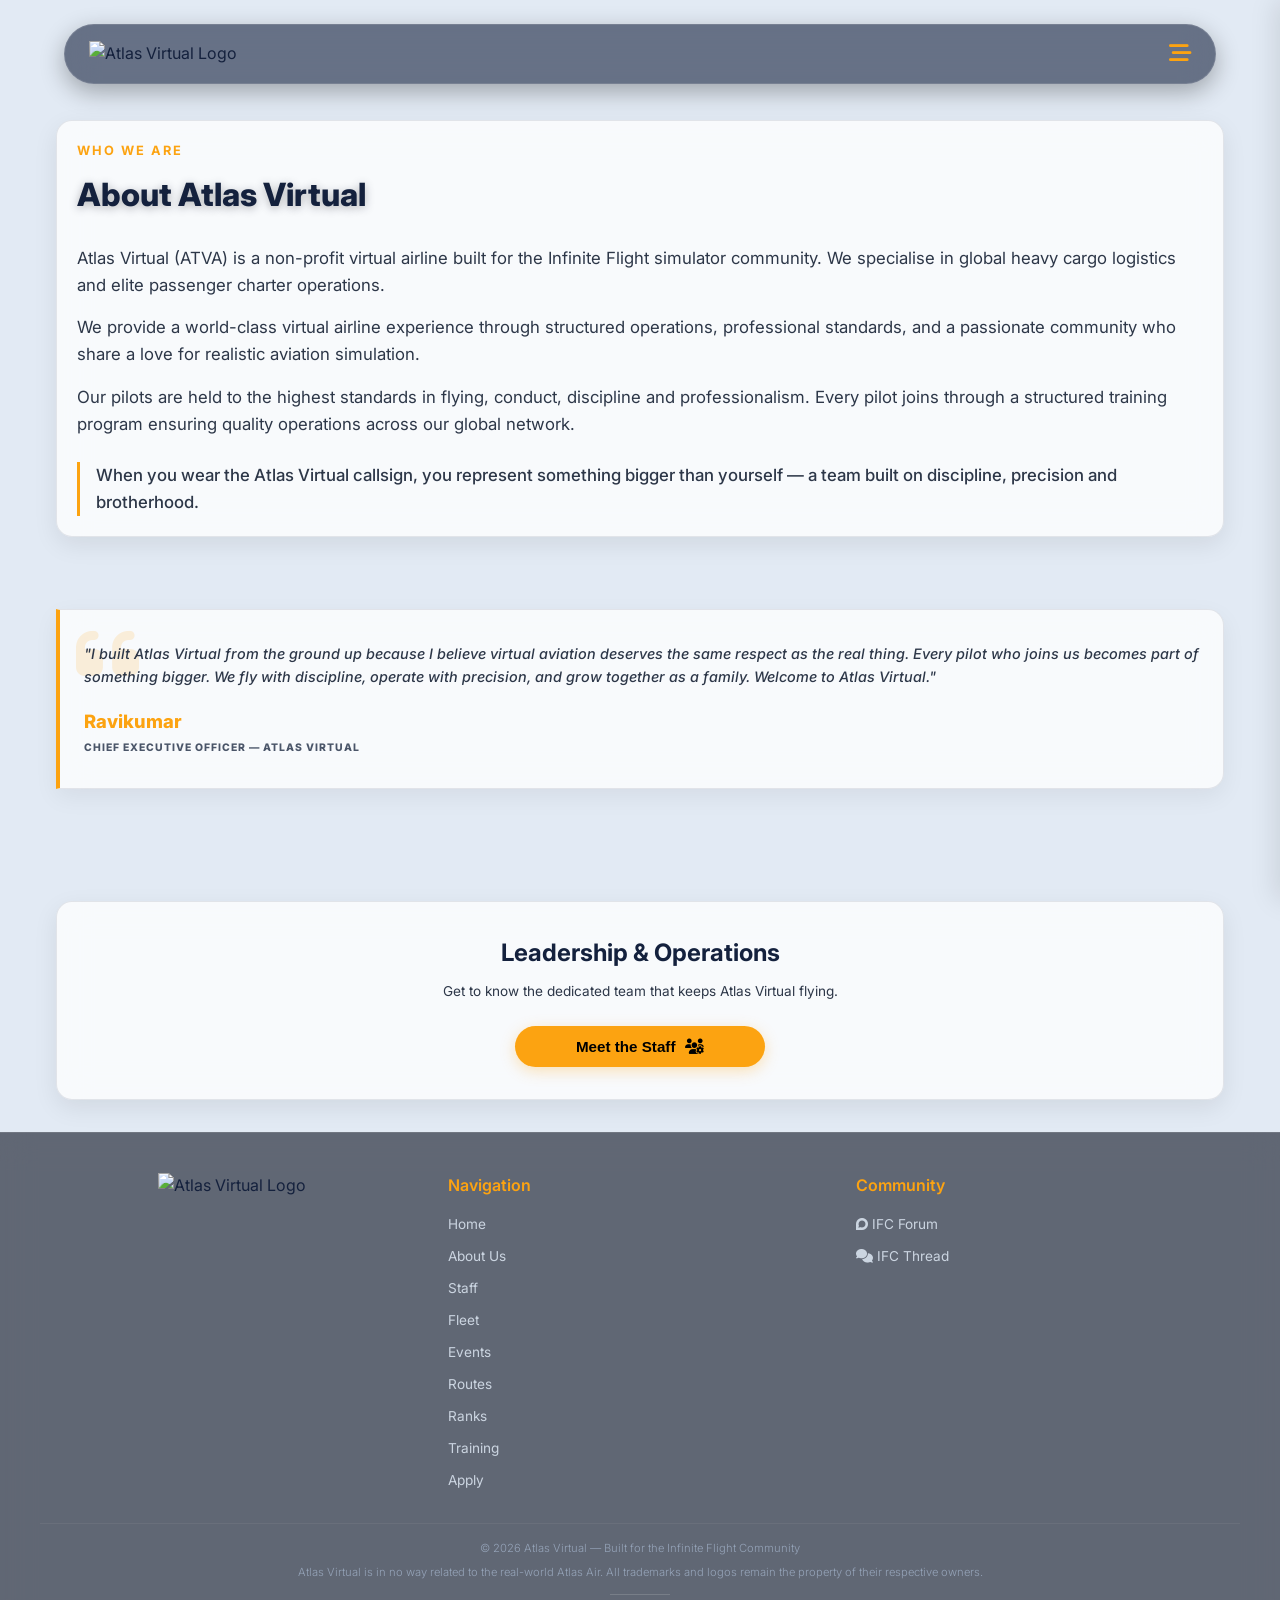
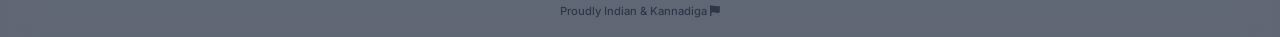
==== commit f80d6517: "Add files via upload" ====
--- a/about.html
+++ b/about.html
@@ -24,7 +24,7 @@
         <div class="logo-container">
             <img src="https://res.cloudinary.com/dsfwafyc2/image/upload/v1783704335/Picsart_26-07-09_09-13-49-532_cerqdw.png" alt="Atlas Virtual Logo" class="header-logo">
         </div>
-        <button class="hamburg-menu" aria-label="Open Menu">
+        <button class="hamburg-menu" aria-label="Open Menu" onclick="toggleMenu()">
             <i class="fa-solid fa-bars-staggered"></i>
         </button>
     </header>
@@ -73,7 +73,7 @@
         <section class="cta-section glass-panel reveal-on-scroll">
             <h3 style="color: var(--color-white); font-size: 1.5rem; margin-bottom: 0.5rem;">Leadership & Operations</h3>
             <p style="color: var(--color-gray); margin-bottom: 1.5rem;">Get to know the dedicated team that keeps Atlas Virtual flying.</p>
-            <button class="btn-primary glass-btn" onclick="window.location.href='/staff'">
+            <button class="btn-primary glass-btn" onclick="window.location.href='staff.html'">
                 Meet the Staff <i class="fa-solid fa-users-gear"></i>
             </button>
         </section>
@@ -112,7 +112,7 @@
 
         <div class="footer-bottom">
             <p class="copyright-text">© 2026 Atlas Virtual — Built for the Infinite Flight Community</p>
-            <p class="disclaimer copyright-text">Atlas Air Virtual is in no way related to the real-world Atlas Air. All trademarks and logos remain the property of their respective owners.</p>
+            <p class="disclaimer copyright-text">Atlas Virtual is in no way related to the real-world Atlas Air. All trademarks and logos remain the property of their respective owners.</p>
             
             <hr class="pride-divider">
             <p class="kannadiga-pride">Proudly Indian & Kannadiga <i class="fa-solid fa-flag text-gold"></i></p>
--- a/style.css
+++ b/style.css
@@ -628,7 +628,8 @@
 
 .event-banner-wrapper, .news-banner-wrapper {
     width: 100%;
-    height: 200px;
+    aspect-ratio: 16 / 9; /* Replaces height: 200px to keep the perfect banner shape! */
+    height: auto;
     border-radius: 12px;
     overflow: hidden;
     position: relative;
